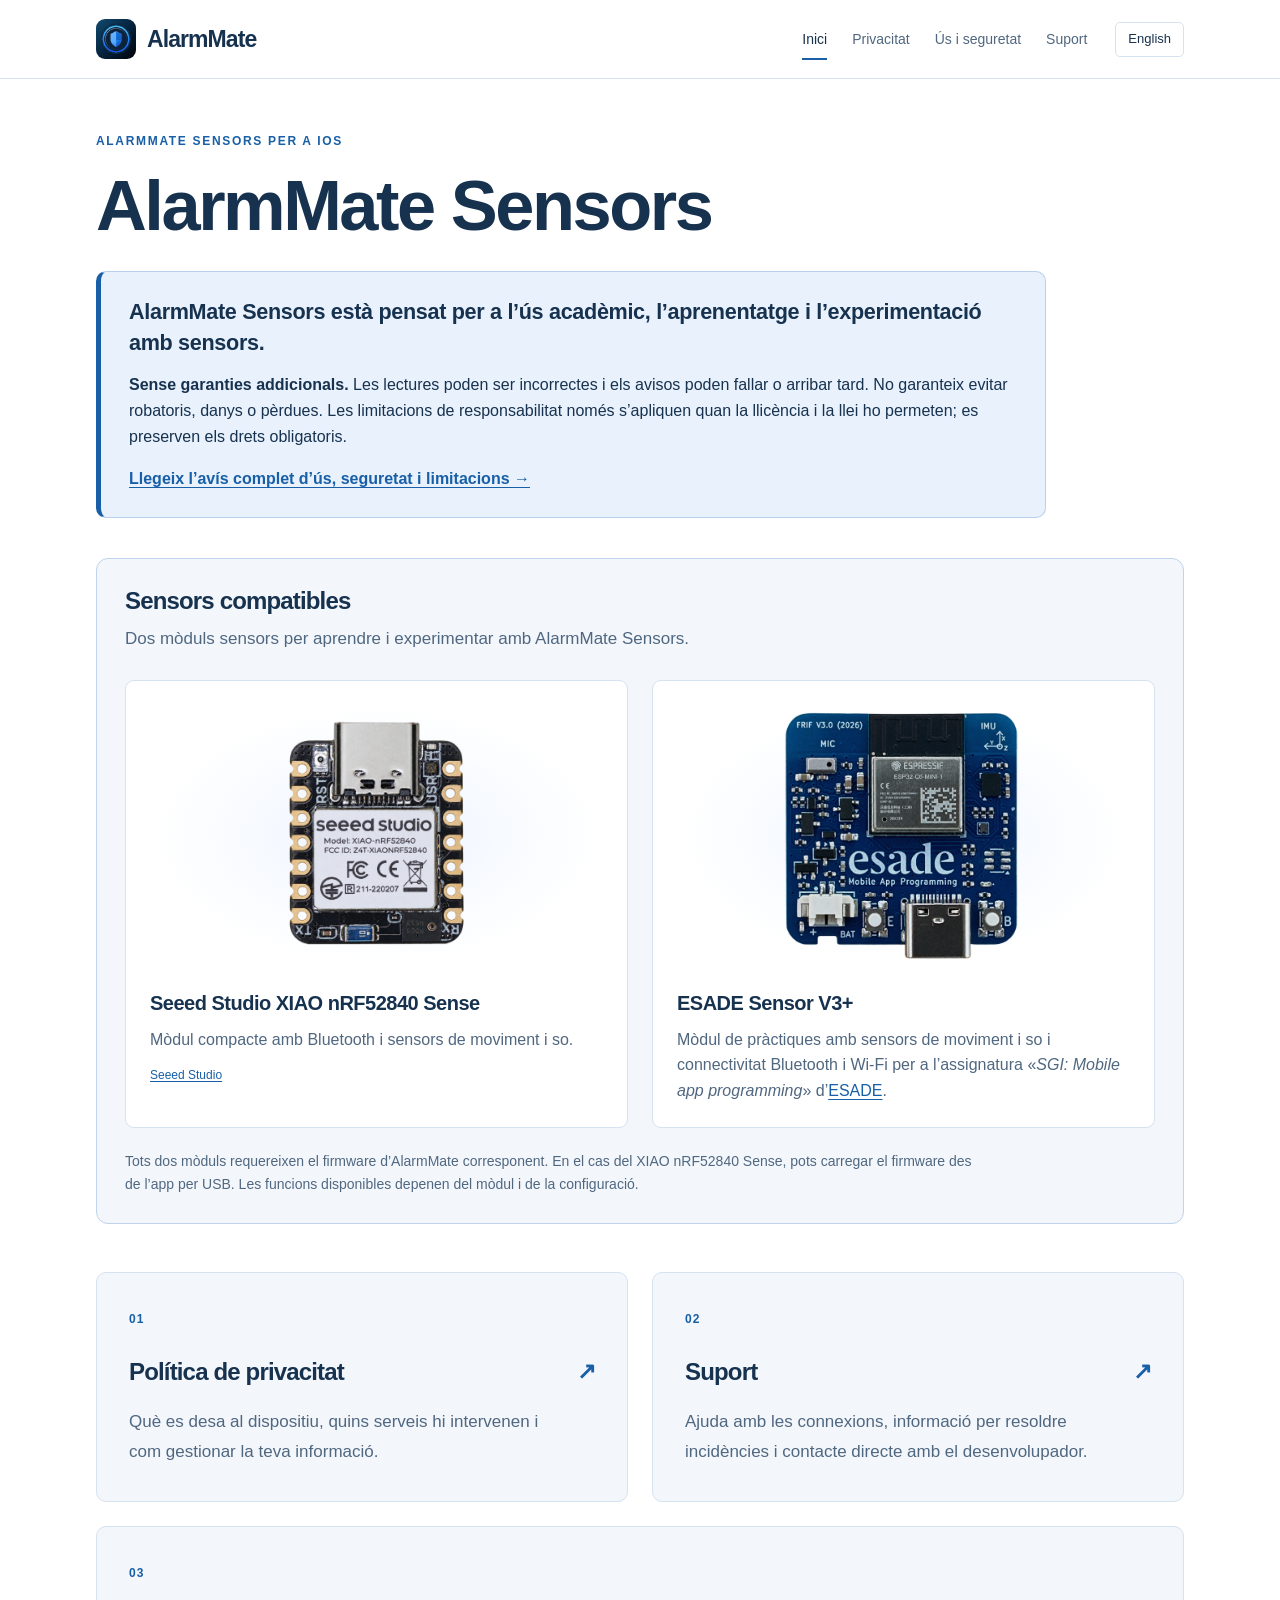
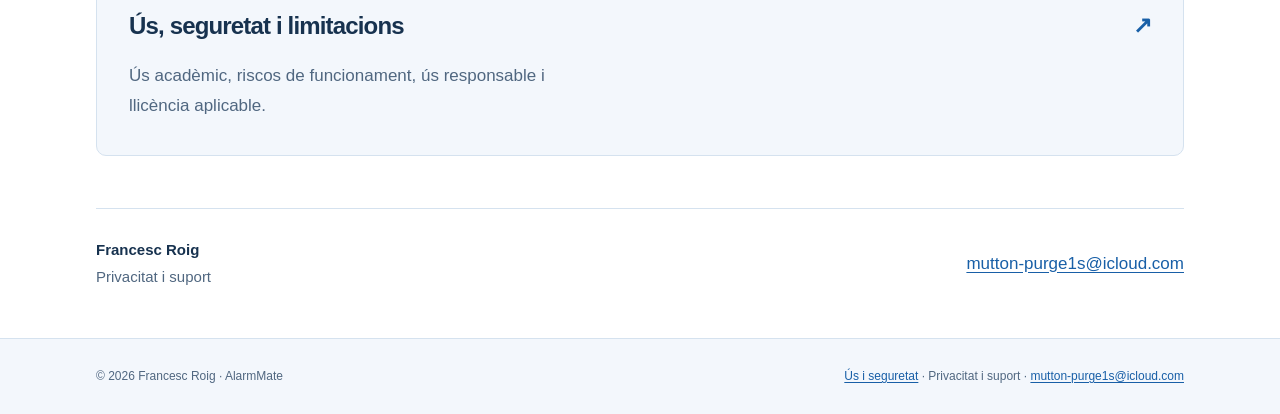
==== ca/index.html @ da18990b "Simplify the photo credit to Seeed Studio with linked attribution" ====
<!doctype html>
<html lang="ca"><head><meta charset="utf-8"><meta name="viewport" content="width=device-width, initial-scale=1"><meta name="color-scheme" content="light"><title>AlarmMate · Privacitat i suport</title><meta name="description" content="Informació de privacitat, ús, seguretat i suport pràctic d’AlarmMate Sensors per a iOS."><link rel="canonical" href="https://pcbcontrol.github.io/alarmmate-support/ca/"><link rel="alternate" hreflang="en" href="https://pcbcontrol.github.io/alarmmate-support/"><link rel="alternate" hreflang="ca" href="https://pcbcontrol.github.io/alarmmate-support/ca/"><link rel="alternate" hreflang="x-default" href="https://pcbcontrol.github.io/alarmmate-support/"><link rel="icon" type="image/x-icon" sizes="16x16 32x32 48x48 64x64 256x256" href="https://pcbcontrol.github.io/alarmmate-support/favicon.ico?v=ac186ebcd2bf"><link rel="icon" type="image/png" sizes="16x16" href="https://pcbcontrol.github.io/alarmmate-support/assets/favicon-16.png?v=91bf50869633"><link rel="icon" type="image/png" sizes="32x32" href="https://pcbcontrol.github.io/alarmmate-support/assets/favicon-32.png?v=49439af26c43"><link rel="icon" type="image/png" sizes="64x64" href="https://pcbcontrol.github.io/alarmmate-support/assets/favicon-64.png?v=4c11aa5e9446"><link rel="apple-touch-icon" sizes="180x180" href="https://pcbcontrol.github.io/alarmmate-support/apple-touch-icon.png?v=e51de919a276"><link rel="stylesheet" href="https://pcbcontrol.github.io/alarmmate-support/assets/site.css?v=a0c29a17d7dd"></head>
<body><a class="skip-link" href="#main">Ves al contingut</a><header class="site-header"><div class="header-inner"><a class="brand" href="https://pcbcontrol.github.io/alarmmate-support/ca/"><img src="https://pcbcontrol.github.io/alarmmate-support/assets/app-icon.png?v=aae751626883" width="40" height="40" alt=""><span>AlarmMate</span></a><nav aria-label="Privacitat i suport"><a href="https://pcbcontrol.github.io/alarmmate-support/ca/" aria-current="page">Inici</a><a href="https://pcbcontrol.github.io/alarmmate-support/ca/privacitat/">Privacitat</a><a href="https://pcbcontrol.github.io/alarmmate-support/ca/us/">Ús i seguretat</a><a href="https://pcbcontrol.github.io/alarmmate-support/ca/suport/">Suport</a></nav><a class="language" href="https://pcbcontrol.github.io/alarmmate-support/" lang="en" hreflang="en" aria-label="Idioma: English">English</a></div></header>
<main id="main" class="container"><div class="hero"><p class="eyebrow">AlarmMate Sensors per a iOS</p><h1>AlarmMate Sensors</h1><aside class="use-notice" aria-labelledby="use-notice-heading"><h2 id="use-notice-heading">AlarmMate Sensors està pensat per a l’ús acadèmic, l’aprenentatge i l’experimentació amb sensors.</h2><p class="notice-summary"><strong>Sense garanties addicionals.</strong> Les lectures poden ser incorrectes i els avisos poden fallar o arribar tard. No garanteix evitar robatoris, danys o pèrdues. Les limitacions de responsabilitat només s’apliquen quan la llicència i la llei ho permeten; es preserven els drets obligatoris.</p><p class="notice-action"><a href="https://pcbcontrol.github.io/alarmmate-support/ca/us/">Llegeix l’avís complet d’ús, seguretat i limitacions <span aria-hidden="true">→</span></a></p></aside></div><section class="compatible-sensors" aria-labelledby="compatible-sensors-heading"><div class="sensors-heading"><h2 id="compatible-sensors-heading">Sensors compatibles</h2><p>Dos mòduls sensors per aprendre i experimentar amb AlarmMate Sensors.</p></div><div class="sensor-grid"><article class="sensor-card"><div class="sensor-photo"><img src="https://pcbcontrol.github.io/alarmmate-support/assets/sensors/xiao-nrf52840-sense.png?v=4b4b5d7c33eb" width="1268" height="1241" loading="lazy" alt="Mòdul sensor Seeed Studio XIAO nRF52840 Sense"></div><h3>Seeed Studio XIAO nRF52840 Sense</h3><p>Mòdul compacte amb Bluetooth i sensors de moviment i so.</p><p class="photo-credit"><a href="https://github.com/pcbcontrol/alarmmate-support/blob/main/assets/sensors/README.md#xiao-nrf52840-sense">Seeed Studio</a></p></article><article class="sensor-card"><div class="sensor-photo"><img src="https://pcbcontrol.github.io/alarmmate-support/assets/sensors/esade-sensor-v3-plus.png?v=05d97959c242" width="1227" height="1281" loading="lazy" alt="Placa blava ESADE Sensor V3+ amb micròfon, sensor de moviment i connector USB"></div><h3>ESADE Sensor V3+</h3><p>Mòdul de pràctiques amb sensors de moviment i so i connectivitat Bluetooth i Wi-Fi per a l’assignatura «<em>SGI: Mobile app programming</em>» d’<a href="https://www.esade.edu/">ESADE</a>.</p></article></div><p class="sensors-note">Tots dos mòduls requereixen el firmware d’AlarmMate corresponent. En el cas del XIAO nRF52840 Sense, pots carregar el firmware des de l’app per USB. Les funcions disponibles depenen del mòdul i de la configuració.</p></section><div class="cards"><a class="card" href="https://pcbcontrol.github.io/alarmmate-support/ca/privacitat/"><span class="card-number">01</span><h2>Política de privacitat <span aria-hidden="true">↗</span></h2><p>Què es desa al dispositiu, quins serveis hi intervenen i com gestionar la teva informació.</p></a><a class="card" href="https://pcbcontrol.github.io/alarmmate-support/ca/suport/"><span class="card-number">02</span><h2>Suport <span aria-hidden="true">↗</span></h2><p>Ajuda amb les connexions, informació per resoldre incidències i contacte directe amb el desenvolupador.</p></a><a class="card" href="https://pcbcontrol.github.io/alarmmate-support/ca/us/"><span class="card-number">03</span><h2>Ús, seguretat i limitacions <span aria-hidden="true">↗</span></h2><p>Ús acadèmic, riscos de funcionament, ús responsable i llicència aplicable.</p></a></div><div class="contact-strip"><p><strong>Francesc Roig</strong><br>Privacitat i suport</p><a href="mailto:mutton-purge1s@icloud.com?subject=AlarmMate">mutton-purge1s@icloud.com</a></div></main><footer class="site-footer"><div><span>© 2026 Francesc Roig · AlarmMate</span><span><a href="https://pcbcontrol.github.io/alarmmate-support/ca/us/">Ús i seguretat</a> · Privacitat i suport · <a href="mailto:mutton-purge1s@icloud.com?subject=AlarmMate">mutton-purge1s@icloud.com</a></span></div></footer></body></html>
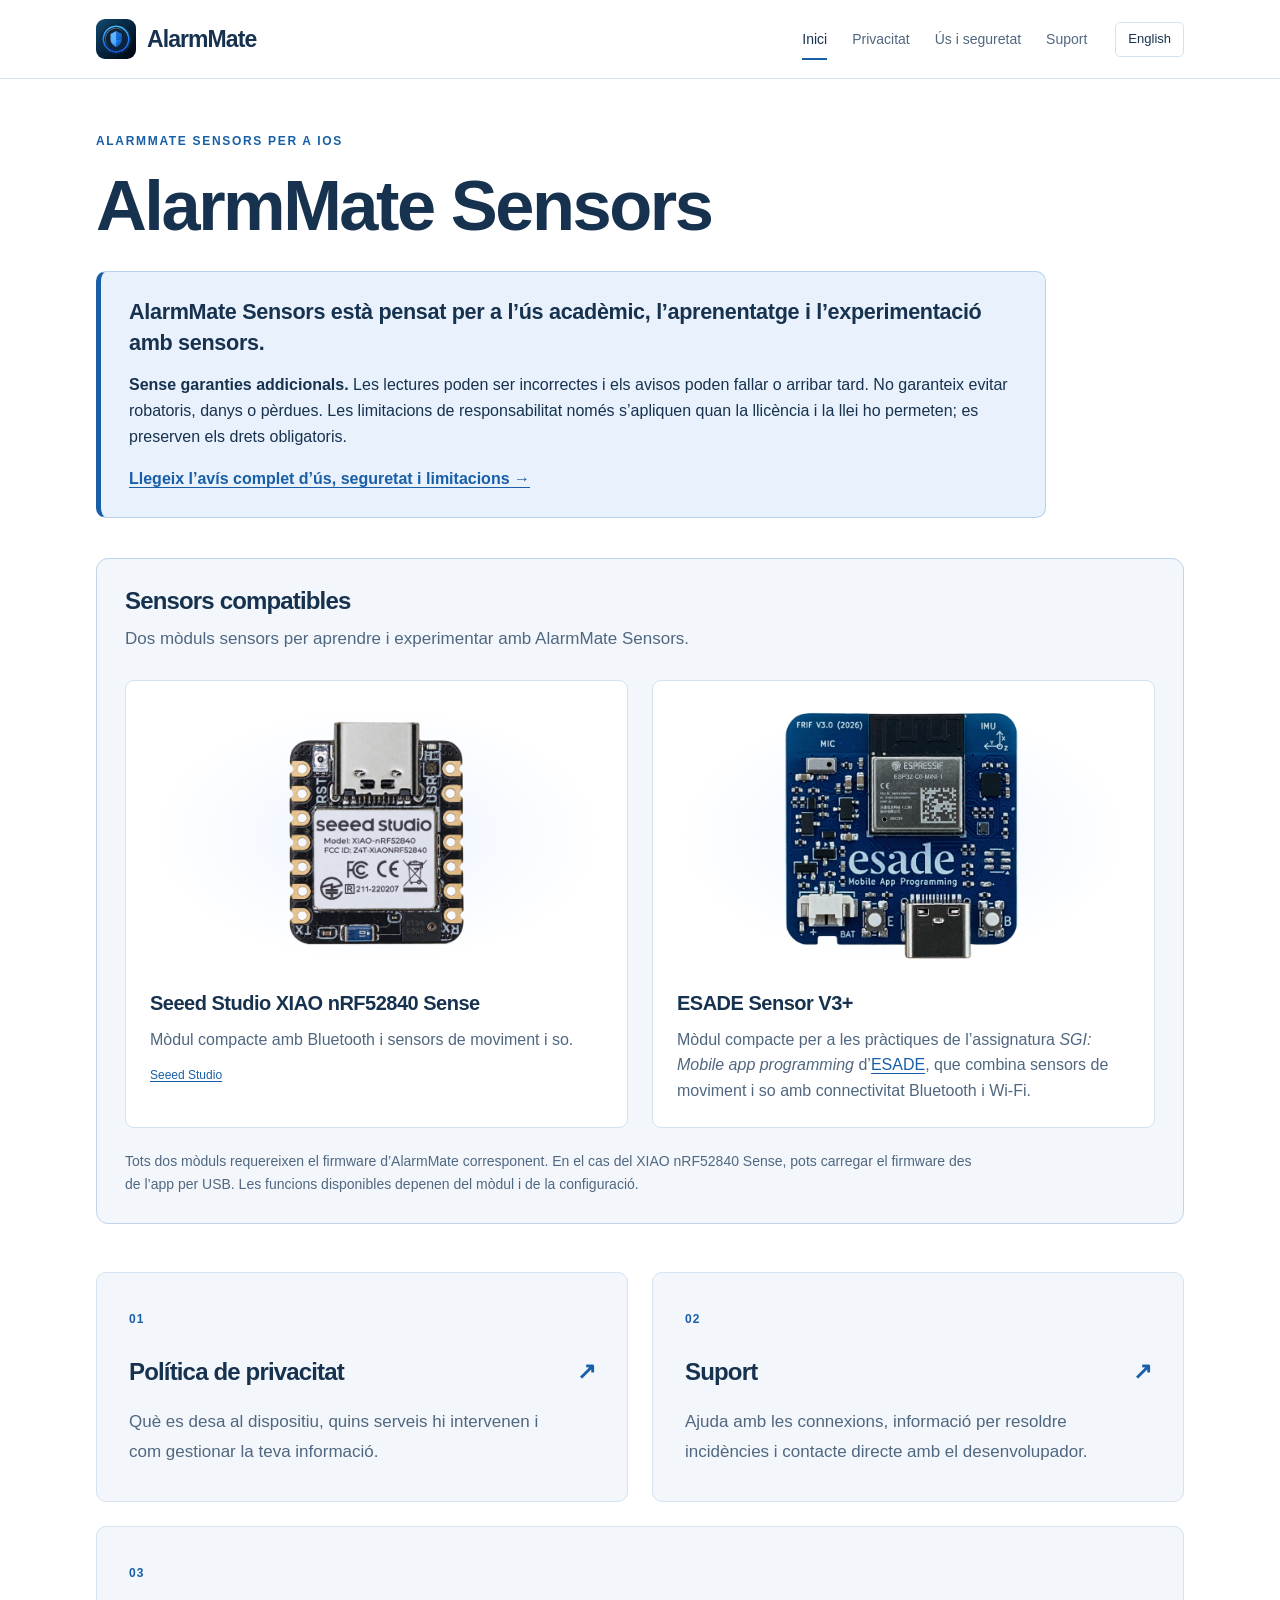
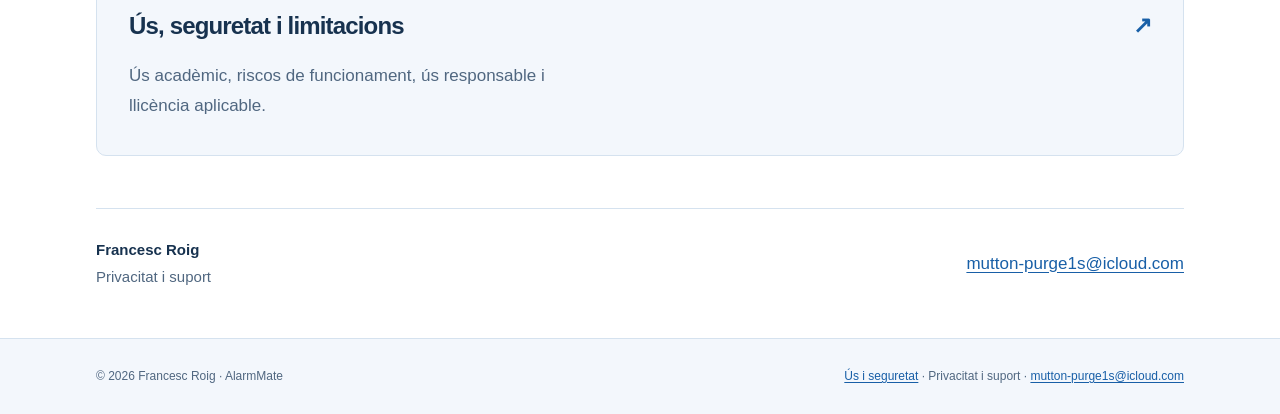
==== commit 937eb6ff: "Refine the compact V3 module description" ====
--- a/ca/index.html
+++ b/ca/index.html
@@ -1,4 +1,4 @@
 <!doctype html>
 <html lang="ca"><head><meta charset="utf-8"><meta name="viewport" content="width=device-width, initial-scale=1"><meta name="color-scheme" content="light"><title>AlarmMate · Privacitat i suport</title><meta name="description" content="Informació de privacitat, ús, seguretat i suport pràctic d’AlarmMate Sensors per a iOS."><link rel="canonical" href="https://pcbcontrol.github.io/alarmmate-support/ca/"><link rel="alternate" hreflang="en" href="https://pcbcontrol.github.io/alarmmate-support/"><link rel="alternate" hreflang="ca" href="https://pcbcontrol.github.io/alarmmate-support/ca/"><link rel="alternate" hreflang="x-default" href="https://pcbcontrol.github.io/alarmmate-support/"><link rel="icon" type="image/x-icon" sizes="16x16 32x32 48x48 64x64 256x256" href="https://pcbcontrol.github.io/alarmmate-support/favicon.ico?v=ac186ebcd2bf"><link rel="icon" type="image/png" sizes="16x16" href="https://pcbcontrol.github.io/alarmmate-support/assets/favicon-16.png?v=91bf50869633"><link rel="icon" type="image/png" sizes="32x32" href="https://pcbcontrol.github.io/alarmmate-support/assets/favicon-32.png?v=49439af26c43"><link rel="icon" type="image/png" sizes="64x64" href="https://pcbcontrol.github.io/alarmmate-support/assets/favicon-64.png?v=4c11aa5e9446"><link rel="apple-touch-icon" sizes="180x180" href="https://pcbcontrol.github.io/alarmmate-support/apple-touch-icon.png?v=e51de919a276"><link rel="stylesheet" href="https://pcbcontrol.github.io/alarmmate-support/assets/site.css?v=a0c29a17d7dd"></head>
 <body><a class="skip-link" href="#main">Ves al contingut</a><header class="site-header"><div class="header-inner"><a class="brand" href="https://pcbcontrol.github.io/alarmmate-support/ca/"><img src="https://pcbcontrol.github.io/alarmmate-support/assets/app-icon.png?v=aae751626883" width="40" height="40" alt=""><span>AlarmMate</span></a><nav aria-label="Privacitat i suport"><a href="https://pcbcontrol.github.io/alarmmate-support/ca/" aria-current="page">Inici</a><a href="https://pcbcontrol.github.io/alarmmate-support/ca/privacitat/">Privacitat</a><a href="https://pcbcontrol.github.io/alarmmate-support/ca/us/">Ús i seguretat</a><a href="https://pcbcontrol.github.io/alarmmate-support/ca/suport/">Suport</a></nav><a class="language" href="https://pcbcontrol.github.io/alarmmate-support/" lang="en" hreflang="en" aria-label="Idioma: English">English</a></div></header>
-<main id="main" class="container"><div class="hero"><p class="eyebrow">AlarmMate Sensors per a iOS</p><h1>AlarmMate Sensors</h1><aside class="use-notice" aria-labelledby="use-notice-heading"><h2 id="use-notice-heading">AlarmMate Sensors està pensat per a l’ús acadèmic, l’aprenentatge i l’experimentació amb sensors.</h2><p class="notice-summary"><strong>Sense garanties addicionals.</strong> Les lectures poden ser incorrectes i els avisos poden fallar o arribar tard. No garanteix evitar robatoris, danys o pèrdues. Les limitacions de responsabilitat només s’apliquen quan la llicència i la llei ho permeten; es preserven els drets obligatoris.</p><p class="notice-action"><a href="https://pcbcontrol.github.io/alarmmate-support/ca/us/">Llegeix l’avís complet d’ús, seguretat i limitacions <span aria-hidden="true">→</span></a></p></aside></div><section class="compatible-sensors" aria-labelledby="compatible-sensors-heading"><div class="sensors-heading"><h2 id="compatible-sensors-heading">Sensors compatibles</h2><p>Dos mòduls sensors per aprendre i experimentar amb AlarmMate Sensors.</p></div><div class="sensor-grid"><article class="sensor-card"><div class="sensor-photo"><img src="https://pcbcontrol.github.io/alarmmate-support/assets/sensors/xiao-nrf52840-sense.png?v=4b4b5d7c33eb" width="1268" height="1241" loading="lazy" alt="Mòdul sensor Seeed Studio XIAO nRF52840 Sense"></div><h3>Seeed Studio XIAO nRF52840 Sense</h3><p>Mòdul compacte amb Bluetooth i sensors de moviment i so.</p><p class="photo-credit"><a href="https://github.com/pcbcontrol/alarmmate-support/blob/main/assets/sensors/README.md#xiao-nrf52840-sense">Seeed Studio</a></p></article><article class="sensor-card"><div class="sensor-photo"><img src="https://pcbcontrol.github.io/alarmmate-support/assets/sensors/esade-sensor-v3-plus.png?v=05d97959c242" width="1227" height="1281" loading="lazy" alt="Placa blava ESADE Sensor V3+ amb micròfon, sensor de moviment i connector USB"></div><h3>ESADE Sensor V3+</h3><p>Mòdul de pràctiques amb sensors de moviment i so i connectivitat Bluetooth i Wi-Fi per a l’assignatura «<em>SGI: Mobile app programming</em>» d’<a href="https://www.esade.edu/">ESADE</a>.</p></article></div><p class="sensors-note">Tots dos mòduls requereixen el firmware d’AlarmMate corresponent. En el cas del XIAO nRF52840 Sense, pots carregar el firmware des de l’app per USB. Les funcions disponibles depenen del mòdul i de la configuració.</p></section><div class="cards"><a class="card" href="https://pcbcontrol.github.io/alarmmate-support/ca/privacitat/"><span class="card-number">01</span><h2>Política de privacitat <span aria-hidden="true">↗</span></h2><p>Què es desa al dispositiu, quins serveis hi intervenen i com gestionar la teva informació.</p></a><a class="card" href="https://pcbcontrol.github.io/alarmmate-support/ca/suport/"><span class="card-number">02</span><h2>Suport <span aria-hidden="true">↗</span></h2><p>Ajuda amb les connexions, informació per resoldre incidències i contacte directe amb el desenvolupador.</p></a><a class="card" href="https://pcbcontrol.github.io/alarmmate-support/ca/us/"><span class="card-number">03</span><h2>Ús, seguretat i limitacions <span aria-hidden="true">↗</span></h2><p>Ús acadèmic, riscos de funcionament, ús responsable i llicència aplicable.</p></a></div><div class="contact-strip"><p><strong>Francesc Roig</strong><br>Privacitat i suport</p><a href="mailto:mutton-purge1s@icloud.com?subject=AlarmMate">mutton-purge1s@icloud.com</a></div></main><footer class="site-footer"><div><span>© 2026 Francesc Roig · AlarmMate</span><span><a href="https://pcbcontrol.github.io/alarmmate-support/ca/us/">Ús i seguretat</a> · Privacitat i suport · <a href="mailto:mutton-purge1s@icloud.com?subject=AlarmMate">mutton-purge1s@icloud.com</a></span></div></footer></body></html>+<main id="main" class="container"><div class="hero"><p class="eyebrow">AlarmMate Sensors per a iOS</p><h1>AlarmMate Sensors</h1><aside class="use-notice" aria-labelledby="use-notice-heading"><h2 id="use-notice-heading">AlarmMate Sensors està pensat per a l’ús acadèmic, l’aprenentatge i l’experimentació amb sensors.</h2><p class="notice-summary"><strong>Sense garanties addicionals.</strong> Les lectures poden ser incorrectes i els avisos poden fallar o arribar tard. No garanteix evitar robatoris, danys o pèrdues. Les limitacions de responsabilitat només s’apliquen quan la llicència i la llei ho permeten; es preserven els drets obligatoris.</p><p class="notice-action"><a href="https://pcbcontrol.github.io/alarmmate-support/ca/us/">Llegeix l’avís complet d’ús, seguretat i limitacions <span aria-hidden="true">→</span></a></p></aside></div><section class="compatible-sensors" aria-labelledby="compatible-sensors-heading"><div class="sensors-heading"><h2 id="compatible-sensors-heading">Sensors compatibles</h2><p>Dos mòduls sensors per aprendre i experimentar amb AlarmMate Sensors.</p></div><div class="sensor-grid"><article class="sensor-card"><div class="sensor-photo"><img src="https://pcbcontrol.github.io/alarmmate-support/assets/sensors/xiao-nrf52840-sense.png?v=4b4b5d7c33eb" width="1268" height="1241" loading="lazy" alt="Mòdul sensor Seeed Studio XIAO nRF52840 Sense"></div><h3>Seeed Studio XIAO nRF52840 Sense</h3><p>Mòdul compacte amb Bluetooth i sensors de moviment i so.</p><p class="photo-credit"><a href="https://wiki.seeedstudio.com/XIAO_BLE/">Seeed Studio</a></p></article><article class="sensor-card"><div class="sensor-photo"><img src="https://pcbcontrol.github.io/alarmmate-support/assets/sensors/esade-sensor-v3-plus.png?v=05d97959c242" width="1227" height="1281" loading="lazy" alt="Placa blava ESADE Sensor V3+ amb micròfon, sensor de moviment i connector USB"></div><h3>ESADE Sensor V3+</h3><p>Mòdul compacte per a les pràctiques de l’assignatura <em>SGI: Mobile app programming</em> d’<a href="https://www.esade.edu/">ESADE</a>, que combina sensors de moviment i so amb connectivitat Bluetooth i Wi-Fi.</p></article></div><p class="sensors-note">Tots dos mòduls requereixen el firmware d’AlarmMate corresponent. En el cas del XIAO nRF52840 Sense, pots carregar el firmware des de l’app per USB. Les funcions disponibles depenen del mòdul i de la configuració.</p></section><div class="cards"><a class="card" href="https://pcbcontrol.github.io/alarmmate-support/ca/privacitat/"><span class="card-number">01</span><h2>Política de privacitat <span aria-hidden="true">↗</span></h2><p>Què es desa al dispositiu, quins serveis hi intervenen i com gestionar la teva informació.</p></a><a class="card" href="https://pcbcontrol.github.io/alarmmate-support/ca/suport/"><span class="card-number">02</span><h2>Suport <span aria-hidden="true">↗</span></h2><p>Ajuda amb les connexions, informació per resoldre incidències i contacte directe amb el desenvolupador.</p></a><a class="card" href="https://pcbcontrol.github.io/alarmmate-support/ca/us/"><span class="card-number">03</span><h2>Ús, seguretat i limitacions <span aria-hidden="true">↗</span></h2><p>Ús acadèmic, riscos de funcionament, ús responsable i llicència aplicable.</p></a></div><div class="contact-strip"><p><strong>Francesc Roig</strong><br>Privacitat i suport</p><a href="mailto:mutton-purge1s@icloud.com?subject=AlarmMate">mutton-purge1s@icloud.com</a></div></main><footer class="site-footer"><div><span>© 2026 Francesc Roig · AlarmMate</span><span><a href="https://pcbcontrol.github.io/alarmmate-support/ca/us/">Ús i seguretat</a> · Privacitat i suport · <a href="mailto:mutton-purge1s@icloud.com?subject=AlarmMate">mutton-purge1s@icloud.com</a></span></div></footer></body></html>
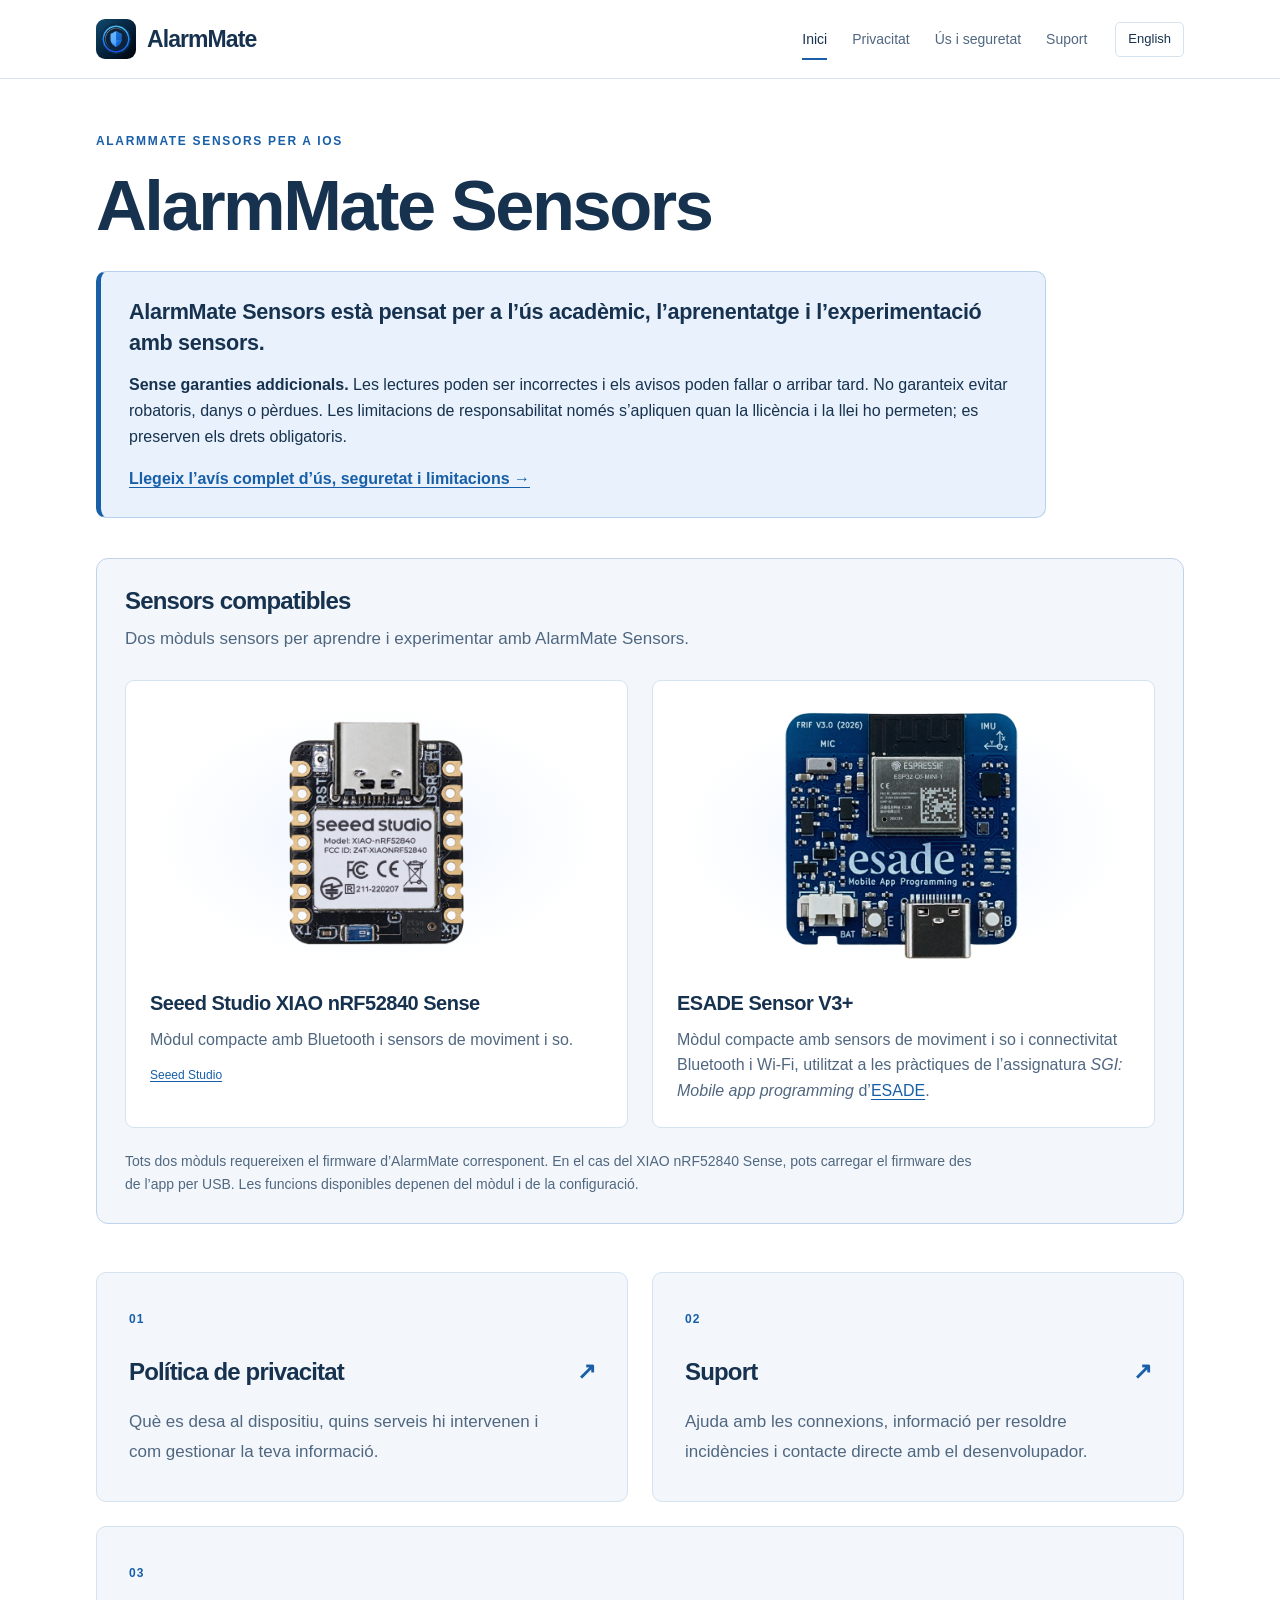
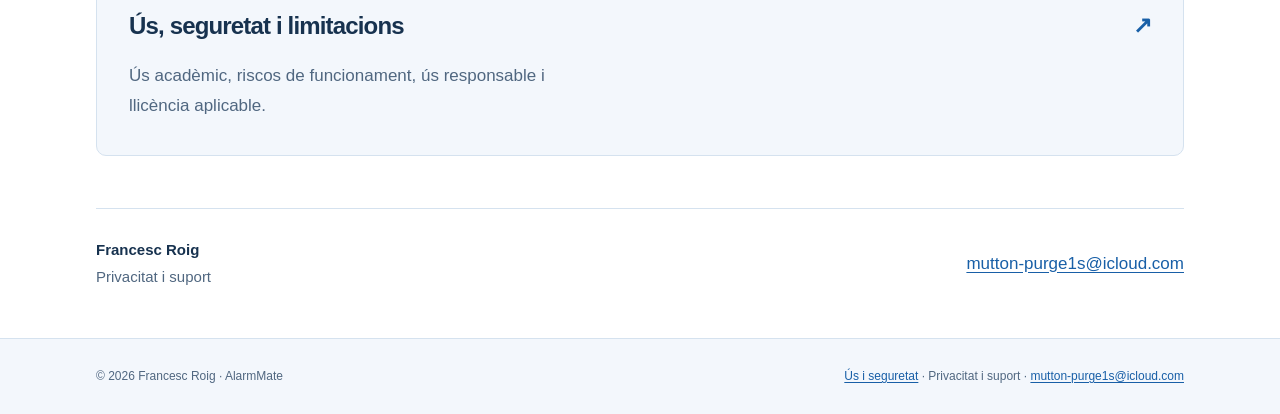
==== commit cea3ac87: "Polish the Catalan V3 module description" ====
--- a/ca/index.html
+++ b/ca/index.html
@@ -1,4 +1,4 @@
 <!doctype html>
 <html lang="ca"><head><meta charset="utf-8"><meta name="viewport" content="width=device-width, initial-scale=1"><meta name="color-scheme" content="light"><title>AlarmMate · Privacitat i suport</title><meta name="description" content="Informació de privacitat, ús, seguretat i suport pràctic d’AlarmMate Sensors per a iOS."><link rel="canonical" href="https://pcbcontrol.github.io/alarmmate-support/ca/"><link rel="alternate" hreflang="en" href="https://pcbcontrol.github.io/alarmmate-support/"><link rel="alternate" hreflang="ca" href="https://pcbcontrol.github.io/alarmmate-support/ca/"><link rel="alternate" hreflang="x-default" href="https://pcbcontrol.github.io/alarmmate-support/"><link rel="icon" type="image/x-icon" sizes="16x16 32x32 48x48 64x64 256x256" href="https://pcbcontrol.github.io/alarmmate-support/favicon.ico?v=ac186ebcd2bf"><link rel="icon" type="image/png" sizes="16x16" href="https://pcbcontrol.github.io/alarmmate-support/assets/favicon-16.png?v=91bf50869633"><link rel="icon" type="image/png" sizes="32x32" href="https://pcbcontrol.github.io/alarmmate-support/assets/favicon-32.png?v=49439af26c43"><link rel="icon" type="image/png" sizes="64x64" href="https://pcbcontrol.github.io/alarmmate-support/assets/favicon-64.png?v=4c11aa5e9446"><link rel="apple-touch-icon" sizes="180x180" href="https://pcbcontrol.github.io/alarmmate-support/apple-touch-icon.png?v=e51de919a276"><link rel="stylesheet" href="https://pcbcontrol.github.io/alarmmate-support/assets/site.css?v=a0c29a17d7dd"></head>
 <body><a class="skip-link" href="#main">Ves al contingut</a><header class="site-header"><div class="header-inner"><a class="brand" href="https://pcbcontrol.github.io/alarmmate-support/ca/"><img src="https://pcbcontrol.github.io/alarmmate-support/assets/app-icon.png?v=aae751626883" width="40" height="40" alt=""><span>AlarmMate</span></a><nav aria-label="Privacitat i suport"><a href="https://pcbcontrol.github.io/alarmmate-support/ca/" aria-current="page">Inici</a><a href="https://pcbcontrol.github.io/alarmmate-support/ca/privacitat/">Privacitat</a><a href="https://pcbcontrol.github.io/alarmmate-support/ca/us/">Ús i seguretat</a><a href="https://pcbcontrol.github.io/alarmmate-support/ca/suport/">Suport</a></nav><a class="language" href="https://pcbcontrol.github.io/alarmmate-support/" lang="en" hreflang="en" aria-label="Idioma: English">English</a></div></header>
-<main id="main" class="container"><div class="hero"><p class="eyebrow">AlarmMate Sensors per a iOS</p><h1>AlarmMate Sensors</h1><aside class="use-notice" aria-labelledby="use-notice-heading"><h2 id="use-notice-heading">AlarmMate Sensors està pensat per a l’ús acadèmic, l’aprenentatge i l’experimentació amb sensors.</h2><p class="notice-summary"><strong>Sense garanties addicionals.</strong> Les lectures poden ser incorrectes i els avisos poden fallar o arribar tard. No garanteix evitar robatoris, danys o pèrdues. Les limitacions de responsabilitat només s’apliquen quan la llicència i la llei ho permeten; es preserven els drets obligatoris.</p><p class="notice-action"><a href="https://pcbcontrol.github.io/alarmmate-support/ca/us/">Llegeix l’avís complet d’ús, seguretat i limitacions <span aria-hidden="true">→</span></a></p></aside></div><section class="compatible-sensors" aria-labelledby="compatible-sensors-heading"><div class="sensors-heading"><h2 id="compatible-sensors-heading">Sensors compatibles</h2><p>Dos mòduls sensors per aprendre i experimentar amb AlarmMate Sensors.</p></div><div class="sensor-grid"><article class="sensor-card"><div class="sensor-photo"><img src="https://pcbcontrol.github.io/alarmmate-support/assets/sensors/xiao-nrf52840-sense.png?v=4b4b5d7c33eb" width="1268" height="1241" loading="lazy" alt="Mòdul sensor Seeed Studio XIAO nRF52840 Sense"></div><h3>Seeed Studio XIAO nRF52840 Sense</h3><p>Mòdul compacte amb Bluetooth i sensors de moviment i so.</p><p class="photo-credit"><a href="https://wiki.seeedstudio.com/XIAO_BLE/">Seeed Studio</a></p></article><article class="sensor-card"><div class="sensor-photo"><img src="https://pcbcontrol.github.io/alarmmate-support/assets/sensors/esade-sensor-v3-plus.png?v=05d97959c242" width="1227" height="1281" loading="lazy" alt="Placa blava ESADE Sensor V3+ amb micròfon, sensor de moviment i connector USB"></div><h3>ESADE Sensor V3+</h3><p>Mòdul compacte per a les pràctiques de l’assignatura <em>SGI: Mobile app programming</em> d’<a href="https://www.esade.edu/">ESADE</a>, que combina sensors de moviment i so amb connectivitat Bluetooth i Wi-Fi.</p></article></div><p class="sensors-note">Tots dos mòduls requereixen el firmware d’AlarmMate corresponent. En el cas del XIAO nRF52840 Sense, pots carregar el firmware des de l’app per USB. Les funcions disponibles depenen del mòdul i de la configuració.</p></section><div class="cards"><a class="card" href="https://pcbcontrol.github.io/alarmmate-support/ca/privacitat/"><span class="card-number">01</span><h2>Política de privacitat <span aria-hidden="true">↗</span></h2><p>Què es desa al dispositiu, quins serveis hi intervenen i com gestionar la teva informació.</p></a><a class="card" href="https://pcbcontrol.github.io/alarmmate-support/ca/suport/"><span class="card-number">02</span><h2>Suport <span aria-hidden="true">↗</span></h2><p>Ajuda amb les connexions, informació per resoldre incidències i contacte directe amb el desenvolupador.</p></a><a class="card" href="https://pcbcontrol.github.io/alarmmate-support/ca/us/"><span class="card-number">03</span><h2>Ús, seguretat i limitacions <span aria-hidden="true">↗</span></h2><p>Ús acadèmic, riscos de funcionament, ús responsable i llicència aplicable.</p></a></div><div class="contact-strip"><p><strong>Francesc Roig</strong><br>Privacitat i suport</p><a href="mailto:mutton-purge1s@icloud.com?subject=AlarmMate">mutton-purge1s@icloud.com</a></div></main><footer class="site-footer"><div><span>© 2026 Francesc Roig · AlarmMate</span><span><a href="https://pcbcontrol.github.io/alarmmate-support/ca/us/">Ús i seguretat</a> · Privacitat i suport · <a href="mailto:mutton-purge1s@icloud.com?subject=AlarmMate">mutton-purge1s@icloud.com</a></span></div></footer></body></html>+<main id="main" class="container"><div class="hero"><p class="eyebrow">AlarmMate Sensors per a iOS</p><h1>AlarmMate Sensors</h1><aside class="use-notice" aria-labelledby="use-notice-heading"><h2 id="use-notice-heading">AlarmMate Sensors està pensat per a l’ús acadèmic, l’aprenentatge i l’experimentació amb sensors.</h2><p class="notice-summary"><strong>Sense garanties addicionals.</strong> Les lectures poden ser incorrectes i els avisos poden fallar o arribar tard. No garanteix evitar robatoris, danys o pèrdues. Les limitacions de responsabilitat només s’apliquen quan la llicència i la llei ho permeten; es preserven els drets obligatoris.</p><p class="notice-action"><a href="https://pcbcontrol.github.io/alarmmate-support/ca/us/">Llegeix l’avís complet d’ús, seguretat i limitacions <span aria-hidden="true">→</span></a></p></aside></div><section class="compatible-sensors" aria-labelledby="compatible-sensors-heading"><div class="sensors-heading"><h2 id="compatible-sensors-heading">Sensors compatibles</h2><p>Dos mòduls sensors per aprendre i experimentar amb AlarmMate Sensors.</p></div><div class="sensor-grid"><article class="sensor-card"><div class="sensor-photo"><img src="https://pcbcontrol.github.io/alarmmate-support/assets/sensors/xiao-nrf52840-sense.png?v=4b4b5d7c33eb" width="1268" height="1241" loading="lazy" alt="Mòdul sensor Seeed Studio XIAO nRF52840 Sense"></div><h3>Seeed Studio XIAO nRF52840 Sense</h3><p>Mòdul compacte amb Bluetooth i sensors de moviment i so.</p><p class="photo-credit"><a href="https://wiki.seeedstudio.com/XIAO_BLE/">Seeed Studio</a></p></article><article class="sensor-card"><div class="sensor-photo"><img src="https://pcbcontrol.github.io/alarmmate-support/assets/sensors/esade-sensor-v3-plus.png?v=05d97959c242" width="1227" height="1281" loading="lazy" alt="Placa blava ESADE Sensor V3+ amb micròfon, sensor de moviment i connector USB"></div><h3>ESADE Sensor V3+</h3><p>Mòdul compacte amb sensors de moviment i so i connectivitat Bluetooth i Wi-Fi, utilitzat a les pràctiques de l’assignatura <em>SGI: Mobile app programming</em> d’<a href="https://www.esade.edu/">ESADE</a>.</p></article></div><p class="sensors-note">Tots dos mòduls requereixen el firmware d’AlarmMate corresponent. En el cas del XIAO nRF52840 Sense, pots carregar el firmware des de l’app per USB. Les funcions disponibles depenen del mòdul i de la configuració.</p></section><div class="cards"><a class="card" href="https://pcbcontrol.github.io/alarmmate-support/ca/privacitat/"><span class="card-number">01</span><h2>Política de privacitat <span aria-hidden="true">↗</span></h2><p>Què es desa al dispositiu, quins serveis hi intervenen i com gestionar la teva informació.</p></a><a class="card" href="https://pcbcontrol.github.io/alarmmate-support/ca/suport/"><span class="card-number">02</span><h2>Suport <span aria-hidden="true">↗</span></h2><p>Ajuda amb les connexions, informació per resoldre incidències i contacte directe amb el desenvolupador.</p></a><a class="card" href="https://pcbcontrol.github.io/alarmmate-support/ca/us/"><span class="card-number">03</span><h2>Ús, seguretat i limitacions <span aria-hidden="true">↗</span></h2><p>Ús acadèmic, riscos de funcionament, ús responsable i llicència aplicable.</p></a></div><div class="contact-strip"><p><strong>Francesc Roig</strong><br>Privacitat i suport</p><a href="mailto:mutton-purge1s@icloud.com?subject=AlarmMate">mutton-purge1s@icloud.com</a></div></main><footer class="site-footer"><div><span>© 2026 Francesc Roig · AlarmMate</span><span><a href="https://pcbcontrol.github.io/alarmmate-support/ca/us/">Ús i seguretat</a> · Privacitat i suport · <a href="mailto:mutton-purge1s@icloud.com?subject=AlarmMate">mutton-purge1s@icloud.com</a></span></div></footer></body></html>
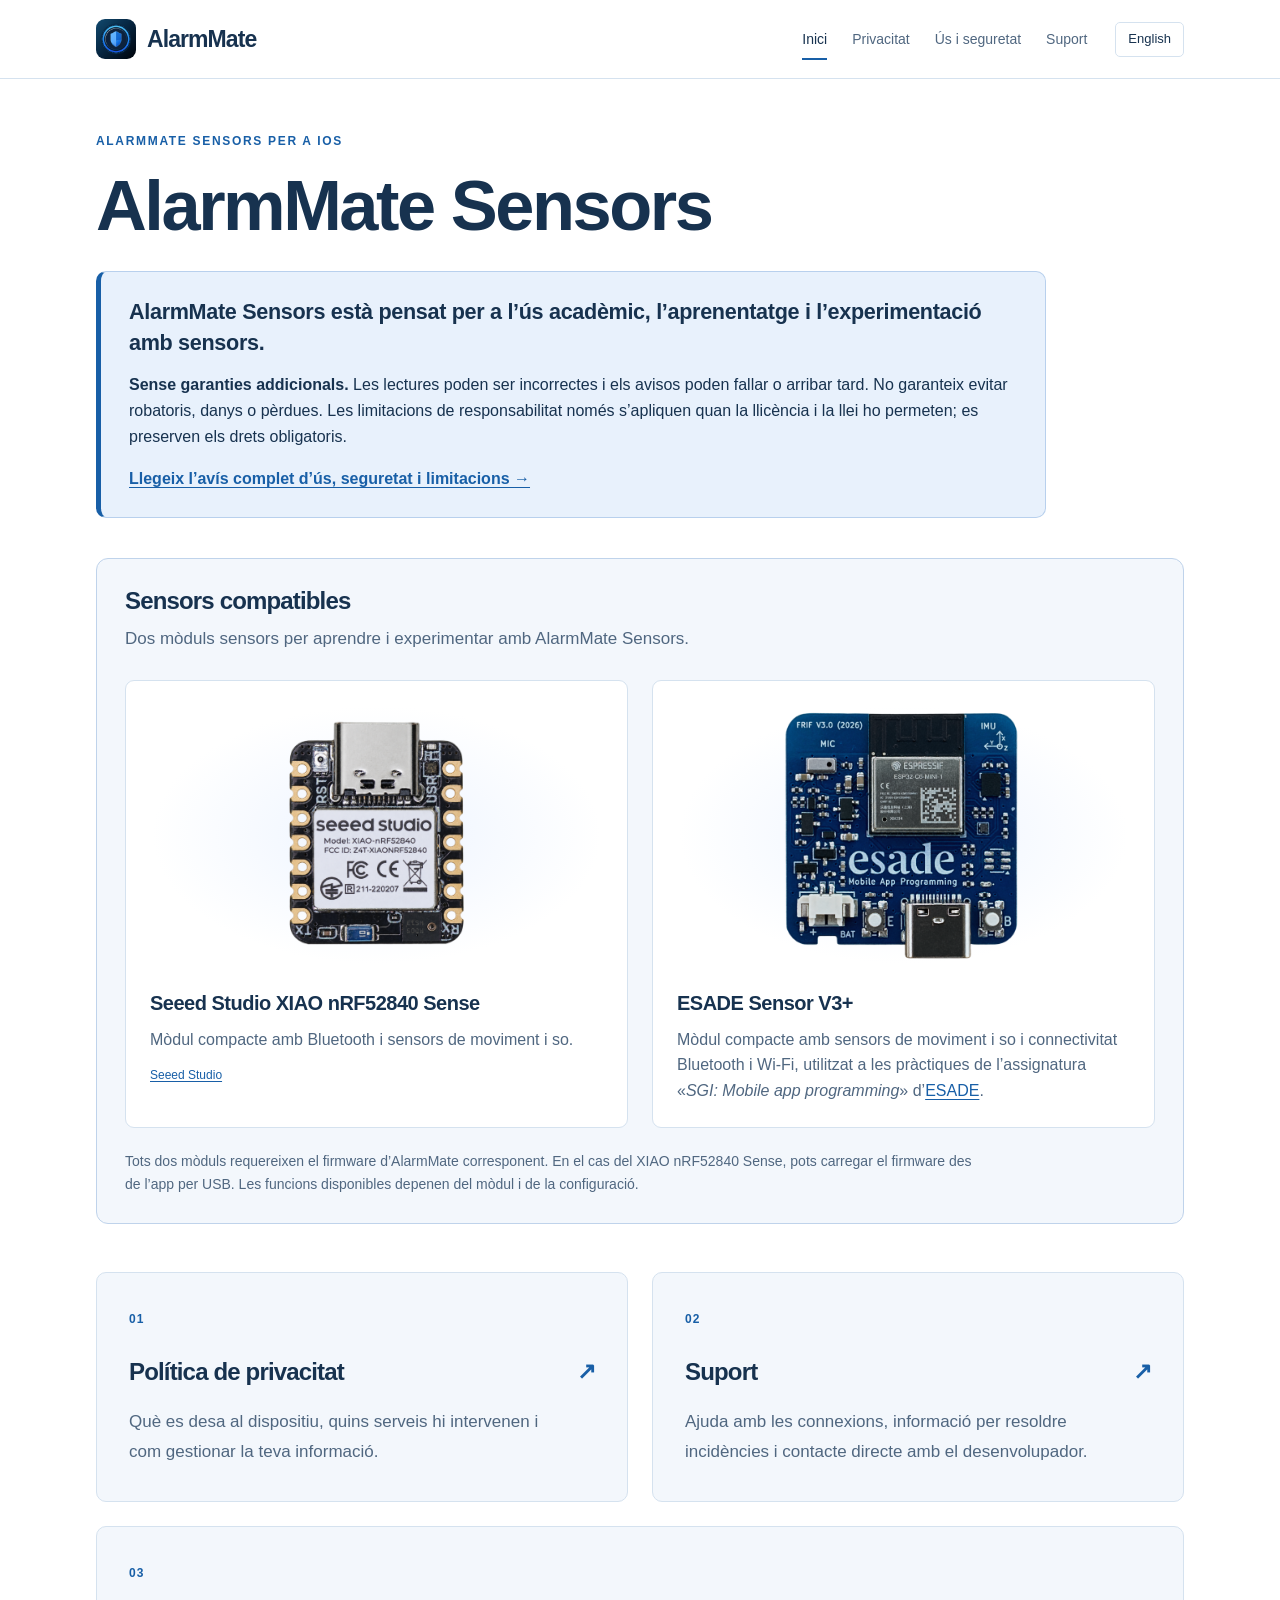
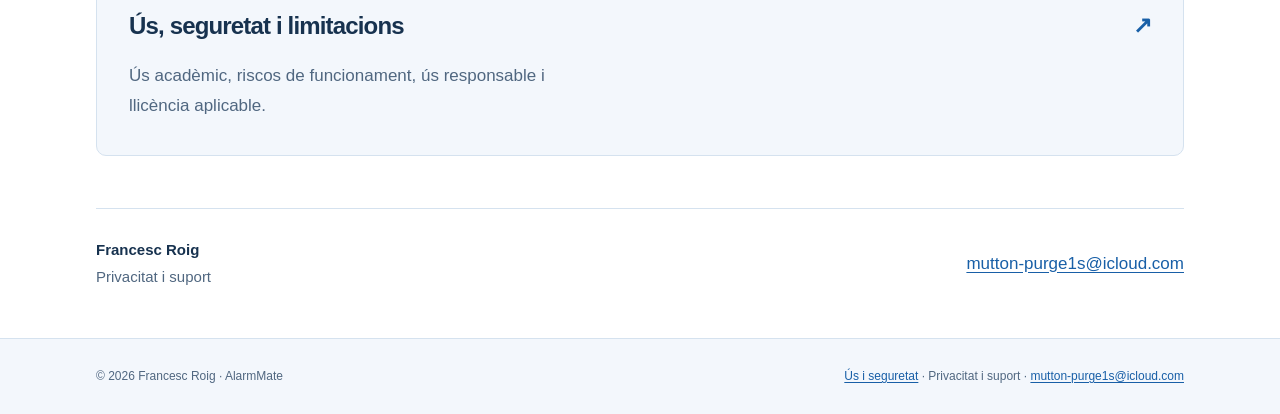
==== commit 81db3662: "Restore quotation marks around the SGI course title" ====
--- a/ca/index.html
+++ b/ca/index.html
@@ -1,4 +1,4 @@
 <!doctype html>
 <html lang="ca"><head><meta charset="utf-8"><meta name="viewport" content="width=device-width, initial-scale=1"><meta name="color-scheme" content="light"><title>AlarmMate · Privacitat i suport</title><meta name="description" content="Informació de privacitat, ús, seguretat i suport pràctic d’AlarmMate Sensors per a iOS."><link rel="canonical" href="https://pcbcontrol.github.io/alarmmate-support/ca/"><link rel="alternate" hreflang="en" href="https://pcbcontrol.github.io/alarmmate-support/"><link rel="alternate" hreflang="ca" href="https://pcbcontrol.github.io/alarmmate-support/ca/"><link rel="alternate" hreflang="x-default" href="https://pcbcontrol.github.io/alarmmate-support/"><link rel="icon" type="image/x-icon" sizes="16x16 32x32 48x48 64x64 256x256" href="https://pcbcontrol.github.io/alarmmate-support/favicon.ico?v=ac186ebcd2bf"><link rel="icon" type="image/png" sizes="16x16" href="https://pcbcontrol.github.io/alarmmate-support/assets/favicon-16.png?v=91bf50869633"><link rel="icon" type="image/png" sizes="32x32" href="https://pcbcontrol.github.io/alarmmate-support/assets/favicon-32.png?v=49439af26c43"><link rel="icon" type="image/png" sizes="64x64" href="https://pcbcontrol.github.io/alarmmate-support/assets/favicon-64.png?v=4c11aa5e9446"><link rel="apple-touch-icon" sizes="180x180" href="https://pcbcontrol.github.io/alarmmate-support/apple-touch-icon.png?v=e51de919a276"><link rel="stylesheet" href="https://pcbcontrol.github.io/alarmmate-support/assets/site.css?v=a0c29a17d7dd"></head>
 <body><a class="skip-link" href="#main">Ves al contingut</a><header class="site-header"><div class="header-inner"><a class="brand" href="https://pcbcontrol.github.io/alarmmate-support/ca/"><img src="https://pcbcontrol.github.io/alarmmate-support/assets/app-icon.png?v=aae751626883" width="40" height="40" alt=""><span>AlarmMate</span></a><nav aria-label="Privacitat i suport"><a href="https://pcbcontrol.github.io/alarmmate-support/ca/" aria-current="page">Inici</a><a href="https://pcbcontrol.github.io/alarmmate-support/ca/privacitat/">Privacitat</a><a href="https://pcbcontrol.github.io/alarmmate-support/ca/us/">Ús i seguretat</a><a href="https://pcbcontrol.github.io/alarmmate-support/ca/suport/">Suport</a></nav><a class="language" href="https://pcbcontrol.github.io/alarmmate-support/" lang="en" hreflang="en" aria-label="Idioma: English">English</a></div></header>
-<main id="main" class="container"><div class="hero"><p class="eyebrow">AlarmMate Sensors per a iOS</p><h1>AlarmMate Sensors</h1><aside class="use-notice" aria-labelledby="use-notice-heading"><h2 id="use-notice-heading">AlarmMate Sensors està pensat per a l’ús acadèmic, l’aprenentatge i l’experimentació amb sensors.</h2><p class="notice-summary"><strong>Sense garanties addicionals.</strong> Les lectures poden ser incorrectes i els avisos poden fallar o arribar tard. No garanteix evitar robatoris, danys o pèrdues. Les limitacions de responsabilitat només s’apliquen quan la llicència i la llei ho permeten; es preserven els drets obligatoris.</p><p class="notice-action"><a href="https://pcbcontrol.github.io/alarmmate-support/ca/us/">Llegeix l’avís complet d’ús, seguretat i limitacions <span aria-hidden="true">→</span></a></p></aside></div><section class="compatible-sensors" aria-labelledby="compatible-sensors-heading"><div class="sensors-heading"><h2 id="compatible-sensors-heading">Sensors compatibles</h2><p>Dos mòduls sensors per aprendre i experimentar amb AlarmMate Sensors.</p></div><div class="sensor-grid"><article class="sensor-card"><div class="sensor-photo"><img src="https://pcbcontrol.github.io/alarmmate-support/assets/sensors/xiao-nrf52840-sense.png?v=4b4b5d7c33eb" width="1268" height="1241" loading="lazy" alt="Mòdul sensor Seeed Studio XIAO nRF52840 Sense"></div><h3>Seeed Studio XIAO nRF52840 Sense</h3><p>Mòdul compacte amb Bluetooth i sensors de moviment i so.</p><p class="photo-credit"><a href="https://wiki.seeedstudio.com/XIAO_BLE/">Seeed Studio</a></p></article><article class="sensor-card"><div class="sensor-photo"><img src="https://pcbcontrol.github.io/alarmmate-support/assets/sensors/esade-sensor-v3-plus.png?v=05d97959c242" width="1227" height="1281" loading="lazy" alt="Placa blava ESADE Sensor V3+ amb micròfon, sensor de moviment i connector USB"></div><h3>ESADE Sensor V3+</h3><p>Mòdul compacte amb sensors de moviment i so i connectivitat Bluetooth i Wi-Fi, utilitzat a les pràctiques de l’assignatura <em>SGI: Mobile app programming</em> d’<a href="https://www.esade.edu/">ESADE</a>.</p></article></div><p class="sensors-note">Tots dos mòduls requereixen el firmware d’AlarmMate corresponent. En el cas del XIAO nRF52840 Sense, pots carregar el firmware des de l’app per USB. Les funcions disponibles depenen del mòdul i de la configuració.</p></section><div class="cards"><a class="card" href="https://pcbcontrol.github.io/alarmmate-support/ca/privacitat/"><span class="card-number">01</span><h2>Política de privacitat <span aria-hidden="true">↗</span></h2><p>Què es desa al dispositiu, quins serveis hi intervenen i com gestionar la teva informació.</p></a><a class="card" href="https://pcbcontrol.github.io/alarmmate-support/ca/suport/"><span class="card-number">02</span><h2>Suport <span aria-hidden="true">↗</span></h2><p>Ajuda amb les connexions, informació per resoldre incidències i contacte directe amb el desenvolupador.</p></a><a class="card" href="https://pcbcontrol.github.io/alarmmate-support/ca/us/"><span class="card-number">03</span><h2>Ús, seguretat i limitacions <span aria-hidden="true">↗</span></h2><p>Ús acadèmic, riscos de funcionament, ús responsable i llicència aplicable.</p></a></div><div class="contact-strip"><p><strong>Francesc Roig</strong><br>Privacitat i suport</p><a href="mailto:mutton-purge1s@icloud.com?subject=AlarmMate">mutton-purge1s@icloud.com</a></div></main><footer class="site-footer"><div><span>© 2026 Francesc Roig · AlarmMate</span><span><a href="https://pcbcontrol.github.io/alarmmate-support/ca/us/">Ús i seguretat</a> · Privacitat i suport · <a href="mailto:mutton-purge1s@icloud.com?subject=AlarmMate">mutton-purge1s@icloud.com</a></span></div></footer></body></html>+<main id="main" class="container"><div class="hero"><p class="eyebrow">AlarmMate Sensors per a iOS</p><h1>AlarmMate Sensors</h1><aside class="use-notice" aria-labelledby="use-notice-heading"><h2 id="use-notice-heading">AlarmMate Sensors està pensat per a l’ús acadèmic, l’aprenentatge i l’experimentació amb sensors.</h2><p class="notice-summary"><strong>Sense garanties addicionals.</strong> Les lectures poden ser incorrectes i els avisos poden fallar o arribar tard. No garanteix evitar robatoris, danys o pèrdues. Les limitacions de responsabilitat només s’apliquen quan la llicència i la llei ho permeten; es preserven els drets obligatoris.</p><p class="notice-action"><a href="https://pcbcontrol.github.io/alarmmate-support/ca/us/">Llegeix l’avís complet d’ús, seguretat i limitacions <span aria-hidden="true">→</span></a></p></aside></div><section class="compatible-sensors" aria-labelledby="compatible-sensors-heading"><div class="sensors-heading"><h2 id="compatible-sensors-heading">Sensors compatibles</h2><p>Dos mòduls sensors per aprendre i experimentar amb AlarmMate Sensors.</p></div><div class="sensor-grid"><article class="sensor-card"><div class="sensor-photo"><img src="https://pcbcontrol.github.io/alarmmate-support/assets/sensors/xiao-nrf52840-sense.png?v=4b4b5d7c33eb" width="1268" height="1241" loading="lazy" alt="Mòdul sensor Seeed Studio XIAO nRF52840 Sense"></div><h3>Seeed Studio XIAO nRF52840 Sense</h3><p>Mòdul compacte amb Bluetooth i sensors de moviment i so.</p><p class="photo-credit"><a href="https://wiki.seeedstudio.com/XIAO_BLE/">Seeed Studio</a></p></article><article class="sensor-card"><div class="sensor-photo"><img src="https://pcbcontrol.github.io/alarmmate-support/assets/sensors/esade-sensor-v3-plus.png?v=05d97959c242" width="1227" height="1281" loading="lazy" alt="Placa blava ESADE Sensor V3+ amb micròfon, sensor de moviment i connector USB"></div><h3>ESADE Sensor V3+</h3><p>Mòdul compacte amb sensors de moviment i so i connectivitat Bluetooth i Wi-Fi, utilitzat a les pràctiques de l’assignatura «<em>SGI: Mobile app programming</em>» d’<a href="https://www.esade.edu/">ESADE</a>.</p></article></div><p class="sensors-note">Tots dos mòduls requereixen el firmware d’AlarmMate corresponent. En el cas del XIAO nRF52840 Sense, pots carregar el firmware des de l’app per USB. Les funcions disponibles depenen del mòdul i de la configuració.</p></section><div class="cards"><a class="card" href="https://pcbcontrol.github.io/alarmmate-support/ca/privacitat/"><span class="card-number">01</span><h2>Política de privacitat <span aria-hidden="true">↗</span></h2><p>Què es desa al dispositiu, quins serveis hi intervenen i com gestionar la teva informació.</p></a><a class="card" href="https://pcbcontrol.github.io/alarmmate-support/ca/suport/"><span class="card-number">02</span><h2>Suport <span aria-hidden="true">↗</span></h2><p>Ajuda amb les connexions, informació per resoldre incidències i contacte directe amb el desenvolupador.</p></a><a class="card" href="https://pcbcontrol.github.io/alarmmate-support/ca/us/"><span class="card-number">03</span><h2>Ús, seguretat i limitacions <span aria-hidden="true">↗</span></h2><p>Ús acadèmic, riscos de funcionament, ús responsable i llicència aplicable.</p></a></div><div class="contact-strip"><p><strong>Francesc Roig</strong><br>Privacitat i suport</p><a href="mailto:mutton-purge1s@icloud.com?subject=AlarmMate">mutton-purge1s@icloud.com</a></div></main><footer class="site-footer"><div><span>© 2026 Francesc Roig · AlarmMate</span><span><a href="https://pcbcontrol.github.io/alarmmate-support/ca/us/">Ús i seguretat</a> · Privacitat i suport · <a href="mailto:mutton-purge1s@icloud.com?subject=AlarmMate">mutton-purge1s@icloud.com</a></span></div></footer></body></html>
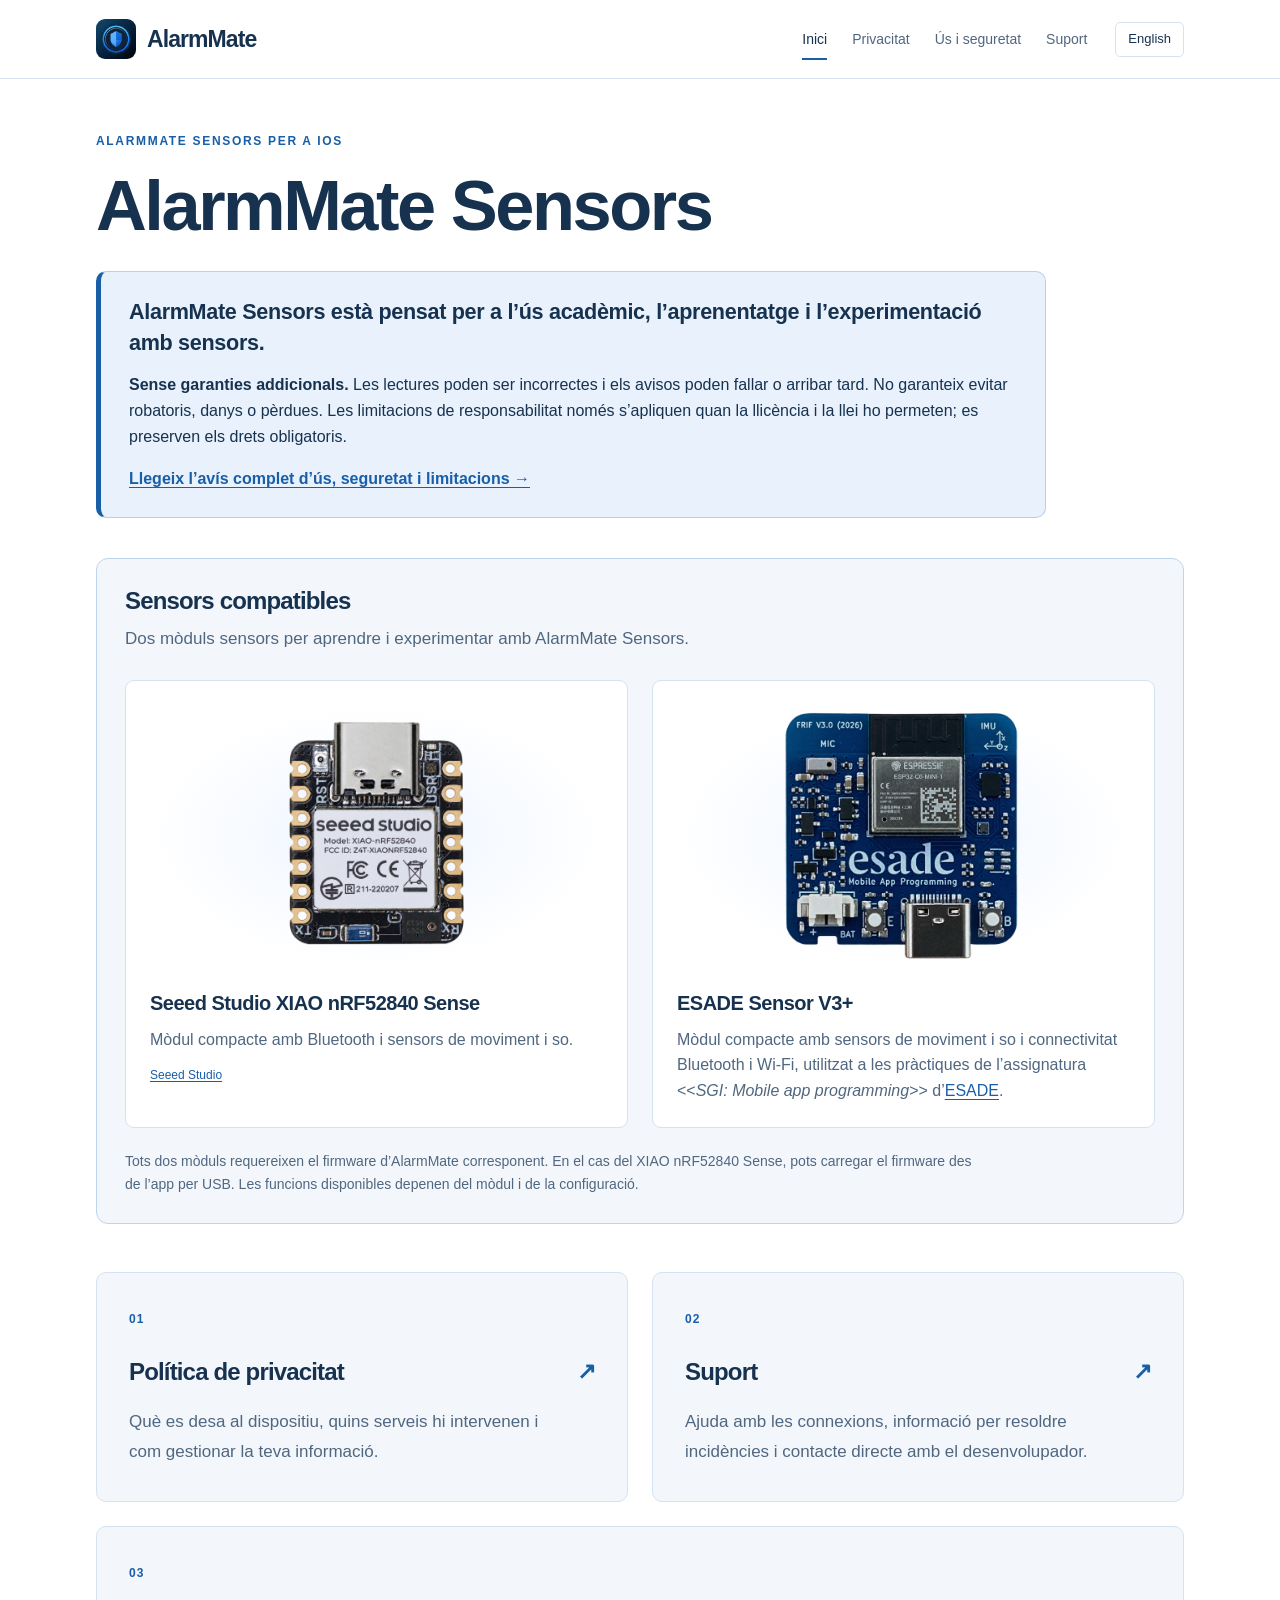
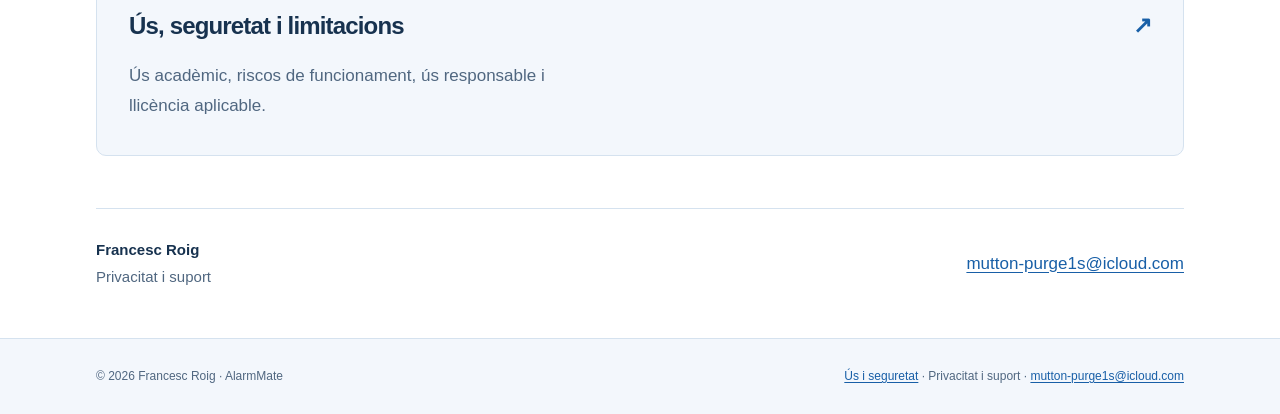
==== commit 9678b956: "Use the requested double angle markers around the course title" ====
--- a/ca/index.html
+++ b/ca/index.html
@@ -1,4 +1,4 @@
 <!doctype html>
 <html lang="ca"><head><meta charset="utf-8"><meta name="viewport" content="width=device-width, initial-scale=1"><meta name="color-scheme" content="light"><title>AlarmMate · Privacitat i suport</title><meta name="description" content="Informació de privacitat, ús, seguretat i suport pràctic d’AlarmMate Sensors per a iOS."><link rel="canonical" href="https://pcbcontrol.github.io/alarmmate-support/ca/"><link rel="alternate" hreflang="en" href="https://pcbcontrol.github.io/alarmmate-support/"><link rel="alternate" hreflang="ca" href="https://pcbcontrol.github.io/alarmmate-support/ca/"><link rel="alternate" hreflang="x-default" href="https://pcbcontrol.github.io/alarmmate-support/"><link rel="icon" type="image/x-icon" sizes="16x16 32x32 48x48 64x64 256x256" href="https://pcbcontrol.github.io/alarmmate-support/favicon.ico?v=ac186ebcd2bf"><link rel="icon" type="image/png" sizes="16x16" href="https://pcbcontrol.github.io/alarmmate-support/assets/favicon-16.png?v=91bf50869633"><link rel="icon" type="image/png" sizes="32x32" href="https://pcbcontrol.github.io/alarmmate-support/assets/favicon-32.png?v=49439af26c43"><link rel="icon" type="image/png" sizes="64x64" href="https://pcbcontrol.github.io/alarmmate-support/assets/favicon-64.png?v=4c11aa5e9446"><link rel="apple-touch-icon" sizes="180x180" href="https://pcbcontrol.github.io/alarmmate-support/apple-touch-icon.png?v=e51de919a276"><link rel="stylesheet" href="https://pcbcontrol.github.io/alarmmate-support/assets/site.css?v=a0c29a17d7dd"></head>
 <body><a class="skip-link" href="#main">Ves al contingut</a><header class="site-header"><div class="header-inner"><a class="brand" href="https://pcbcontrol.github.io/alarmmate-support/ca/"><img src="https://pcbcontrol.github.io/alarmmate-support/assets/app-icon.png?v=aae751626883" width="40" height="40" alt=""><span>AlarmMate</span></a><nav aria-label="Privacitat i suport"><a href="https://pcbcontrol.github.io/alarmmate-support/ca/" aria-current="page">Inici</a><a href="https://pcbcontrol.github.io/alarmmate-support/ca/privacitat/">Privacitat</a><a href="https://pcbcontrol.github.io/alarmmate-support/ca/us/">Ús i seguretat</a><a href="https://pcbcontrol.github.io/alarmmate-support/ca/suport/">Suport</a></nav><a class="language" href="https://pcbcontrol.github.io/alarmmate-support/" lang="en" hreflang="en" aria-label="Idioma: English">English</a></div></header>
-<main id="main" class="container"><div class="hero"><p class="eyebrow">AlarmMate Sensors per a iOS</p><h1>AlarmMate Sensors</h1><aside class="use-notice" aria-labelledby="use-notice-heading"><h2 id="use-notice-heading">AlarmMate Sensors està pensat per a l’ús acadèmic, l’aprenentatge i l’experimentació amb sensors.</h2><p class="notice-summary"><strong>Sense garanties addicionals.</strong> Les lectures poden ser incorrectes i els avisos poden fallar o arribar tard. No garanteix evitar robatoris, danys o pèrdues. Les limitacions de responsabilitat només s’apliquen quan la llicència i la llei ho permeten; es preserven els drets obligatoris.</p><p class="notice-action"><a href="https://pcbcontrol.github.io/alarmmate-support/ca/us/">Llegeix l’avís complet d’ús, seguretat i limitacions <span aria-hidden="true">→</span></a></p></aside></div><section class="compatible-sensors" aria-labelledby="compatible-sensors-heading"><div class="sensors-heading"><h2 id="compatible-sensors-heading">Sensors compatibles</h2><p>Dos mòduls sensors per aprendre i experimentar amb AlarmMate Sensors.</p></div><div class="sensor-grid"><article class="sensor-card"><div class="sensor-photo"><img src="https://pcbcontrol.github.io/alarmmate-support/assets/sensors/xiao-nrf52840-sense.png?v=4b4b5d7c33eb" width="1268" height="1241" loading="lazy" alt="Mòdul sensor Seeed Studio XIAO nRF52840 Sense"></div><h3>Seeed Studio XIAO nRF52840 Sense</h3><p>Mòdul compacte amb Bluetooth i sensors de moviment i so.</p><p class="photo-credit"><a href="https://wiki.seeedstudio.com/XIAO_BLE/">Seeed Studio</a></p></article><article class="sensor-card"><div class="sensor-photo"><img src="https://pcbcontrol.github.io/alarmmate-support/assets/sensors/esade-sensor-v3-plus.png?v=05d97959c242" width="1227" height="1281" loading="lazy" alt="Placa blava ESADE Sensor V3+ amb micròfon, sensor de moviment i connector USB"></div><h3>ESADE Sensor V3+</h3><p>Mòdul compacte amb sensors de moviment i so i connectivitat Bluetooth i Wi-Fi, utilitzat a les pràctiques de l’assignatura «<em>SGI: Mobile app programming</em>» d’<a href="https://www.esade.edu/">ESADE</a>.</p></article></div><p class="sensors-note">Tots dos mòduls requereixen el firmware d’AlarmMate corresponent. En el cas del XIAO nRF52840 Sense, pots carregar el firmware des de l’app per USB. Les funcions disponibles depenen del mòdul i de la configuració.</p></section><div class="cards"><a class="card" href="https://pcbcontrol.github.io/alarmmate-support/ca/privacitat/"><span class="card-number">01</span><h2>Política de privacitat <span aria-hidden="true">↗</span></h2><p>Què es desa al dispositiu, quins serveis hi intervenen i com gestionar la teva informació.</p></a><a class="card" href="https://pcbcontrol.github.io/alarmmate-support/ca/suport/"><span class="card-number">02</span><h2>Suport <span aria-hidden="true">↗</span></h2><p>Ajuda amb les connexions, informació per resoldre incidències i contacte directe amb el desenvolupador.</p></a><a class="card" href="https://pcbcontrol.github.io/alarmmate-support/ca/us/"><span class="card-number">03</span><h2>Ús, seguretat i limitacions <span aria-hidden="true">↗</span></h2><p>Ús acadèmic, riscos de funcionament, ús responsable i llicència aplicable.</p></a></div><div class="contact-strip"><p><strong>Francesc Roig</strong><br>Privacitat i suport</p><a href="mailto:mutton-purge1s@icloud.com?subject=AlarmMate">mutton-purge1s@icloud.com</a></div></main><footer class="site-footer"><div><span>© 2026 Francesc Roig · AlarmMate</span><span><a href="https://pcbcontrol.github.io/alarmmate-support/ca/us/">Ús i seguretat</a> · Privacitat i suport · <a href="mailto:mutton-purge1s@icloud.com?subject=AlarmMate">mutton-purge1s@icloud.com</a></span></div></footer></body></html>+<main id="main" class="container"><div class="hero"><p class="eyebrow">AlarmMate Sensors per a iOS</p><h1>AlarmMate Sensors</h1><aside class="use-notice" aria-labelledby="use-notice-heading"><h2 id="use-notice-heading">AlarmMate Sensors està pensat per a l’ús acadèmic, l’aprenentatge i l’experimentació amb sensors.</h2><p class="notice-summary"><strong>Sense garanties addicionals.</strong> Les lectures poden ser incorrectes i els avisos poden fallar o arribar tard. No garanteix evitar robatoris, danys o pèrdues. Les limitacions de responsabilitat només s’apliquen quan la llicència i la llei ho permeten; es preserven els drets obligatoris.</p><p class="notice-action"><a href="https://pcbcontrol.github.io/alarmmate-support/ca/us/">Llegeix l’avís complet d’ús, seguretat i limitacions <span aria-hidden="true">→</span></a></p></aside></div><section class="compatible-sensors" aria-labelledby="compatible-sensors-heading"><div class="sensors-heading"><h2 id="compatible-sensors-heading">Sensors compatibles</h2><p>Dos mòduls sensors per aprendre i experimentar amb AlarmMate Sensors.</p></div><div class="sensor-grid"><article class="sensor-card"><div class="sensor-photo"><img src="https://pcbcontrol.github.io/alarmmate-support/assets/sensors/xiao-nrf52840-sense.png?v=4b4b5d7c33eb" width="1268" height="1241" loading="lazy" alt="Mòdul sensor Seeed Studio XIAO nRF52840 Sense"></div><h3>Seeed Studio XIAO nRF52840 Sense</h3><p>Mòdul compacte amb Bluetooth i sensors de moviment i so.</p><p class="photo-credit"><a href="https://wiki.seeedstudio.com/XIAO_BLE/">Seeed Studio</a></p></article><article class="sensor-card"><div class="sensor-photo"><img src="https://pcbcontrol.github.io/alarmmate-support/assets/sensors/esade-sensor-v3-plus.png?v=05d97959c242" width="1227" height="1281" loading="lazy" alt="Placa blava ESADE Sensor V3+ amb micròfon, sensor de moviment i connector USB"></div><h3>ESADE Sensor V3+</h3><p>Mòdul compacte amb sensors de moviment i so i connectivitat Bluetooth i Wi-Fi, utilitzat a les pràctiques de l’assignatura &lt;&lt;<em>SGI: Mobile app programming</em>&gt;&gt; d’<a href="https://www.esade.edu/">ESADE</a>.</p></article></div><p class="sensors-note">Tots dos mòduls requereixen el firmware d’AlarmMate corresponent. En el cas del XIAO nRF52840 Sense, pots carregar el firmware des de l’app per USB. Les funcions disponibles depenen del mòdul i de la configuració.</p></section><div class="cards"><a class="card" href="https://pcbcontrol.github.io/alarmmate-support/ca/privacitat/"><span class="card-number">01</span><h2>Política de privacitat <span aria-hidden="true">↗</span></h2><p>Què es desa al dispositiu, quins serveis hi intervenen i com gestionar la teva informació.</p></a><a class="card" href="https://pcbcontrol.github.io/alarmmate-support/ca/suport/"><span class="card-number">02</span><h2>Suport <span aria-hidden="true">↗</span></h2><p>Ajuda amb les connexions, informació per resoldre incidències i contacte directe amb el desenvolupador.</p></a><a class="card" href="https://pcbcontrol.github.io/alarmmate-support/ca/us/"><span class="card-number">03</span><h2>Ús, seguretat i limitacions <span aria-hidden="true">↗</span></h2><p>Ús acadèmic, riscos de funcionament, ús responsable i llicència aplicable.</p></a></div><div class="contact-strip"><p><strong>Francesc Roig</strong><br>Privacitat i suport</p><a href="mailto:mutton-purge1s@icloud.com?subject=AlarmMate">mutton-purge1s@icloud.com</a></div></main><footer class="site-footer"><div><span>© 2026 Francesc Roig · AlarmMate</span><span><a href="https://pcbcontrol.github.io/alarmmate-support/ca/us/">Ús i seguretat</a> · Privacitat i suport · <a href="mailto:mutton-purge1s@icloud.com?subject=AlarmMate">mutton-purge1s@icloud.com</a></span></div></footer></body></html>
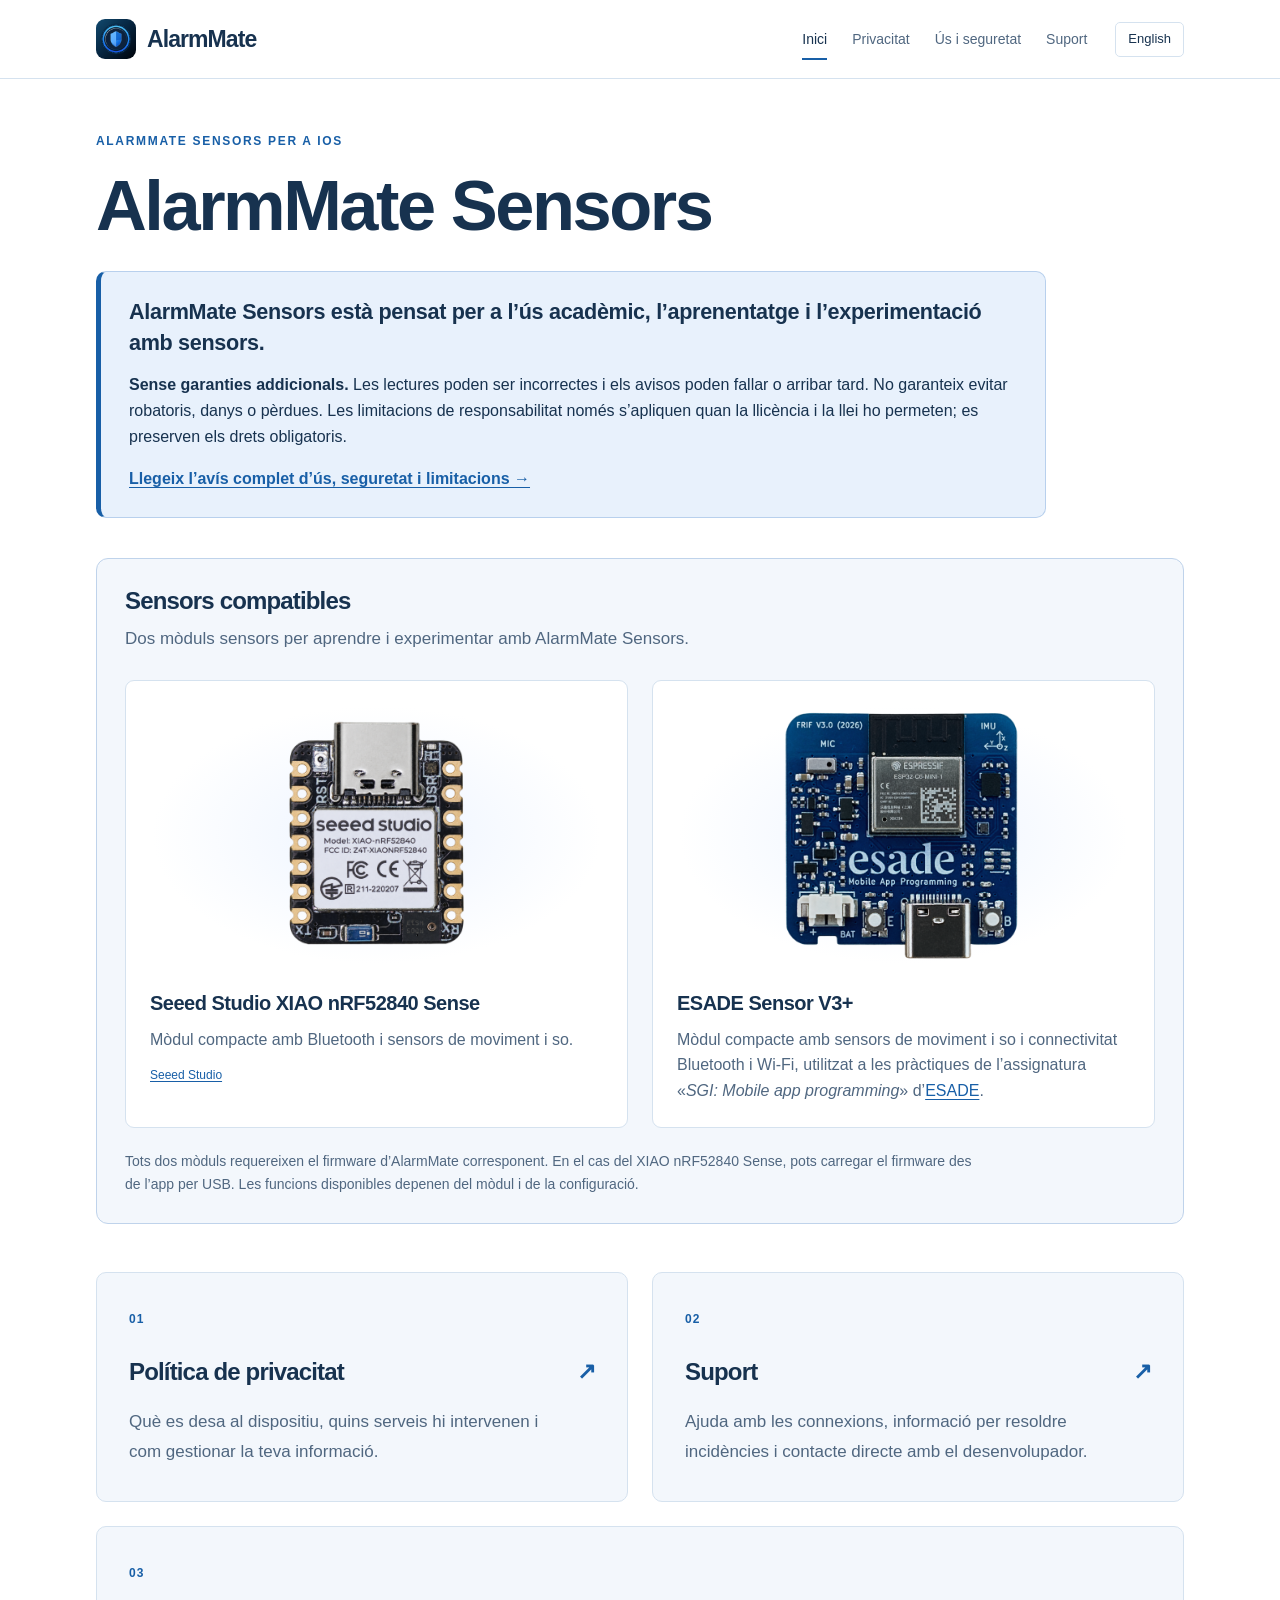
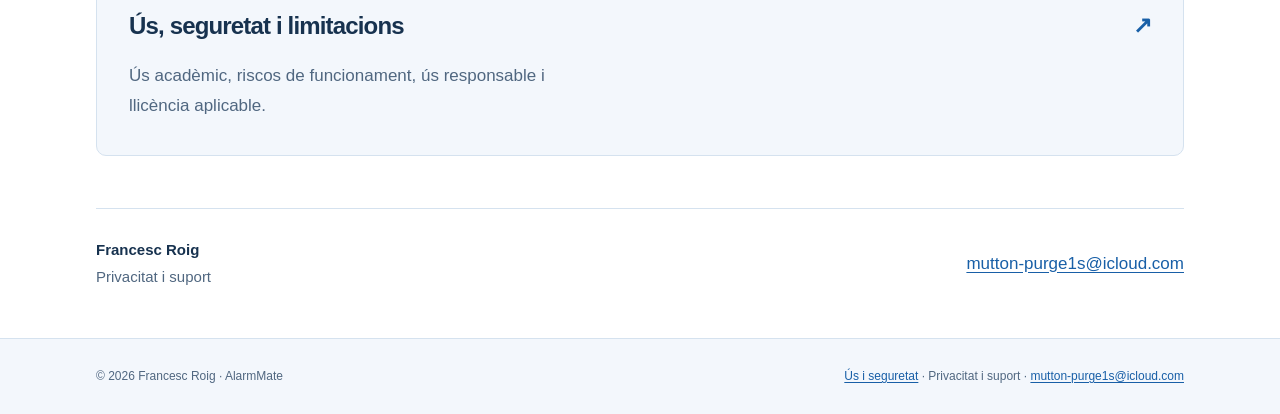
==== commit b5ad7a3d: "Use typographic guillemets around the course title" ====
--- a/ca/index.html
+++ b/ca/index.html
@@ -1,4 +1,4 @@
 <!doctype html>
 <html lang="ca"><head><meta charset="utf-8"><meta name="viewport" content="width=device-width, initial-scale=1"><meta name="color-scheme" content="light"><title>AlarmMate · Privacitat i suport</title><meta name="description" content="Informació de privacitat, ús, seguretat i suport pràctic d’AlarmMate Sensors per a iOS."><link rel="canonical" href="https://pcbcontrol.github.io/alarmmate-support/ca/"><link rel="alternate" hreflang="en" href="https://pcbcontrol.github.io/alarmmate-support/"><link rel="alternate" hreflang="ca" href="https://pcbcontrol.github.io/alarmmate-support/ca/"><link rel="alternate" hreflang="x-default" href="https://pcbcontrol.github.io/alarmmate-support/"><link rel="icon" type="image/x-icon" sizes="16x16 32x32 48x48 64x64 256x256" href="https://pcbcontrol.github.io/alarmmate-support/favicon.ico?v=ac186ebcd2bf"><link rel="icon" type="image/png" sizes="16x16" href="https://pcbcontrol.github.io/alarmmate-support/assets/favicon-16.png?v=91bf50869633"><link rel="icon" type="image/png" sizes="32x32" href="https://pcbcontrol.github.io/alarmmate-support/assets/favicon-32.png?v=49439af26c43"><link rel="icon" type="image/png" sizes="64x64" href="https://pcbcontrol.github.io/alarmmate-support/assets/favicon-64.png?v=4c11aa5e9446"><link rel="apple-touch-icon" sizes="180x180" href="https://pcbcontrol.github.io/alarmmate-support/apple-touch-icon.png?v=e51de919a276"><link rel="stylesheet" href="https://pcbcontrol.github.io/alarmmate-support/assets/site.css?v=a0c29a17d7dd"></head>
 <body><a class="skip-link" href="#main">Ves al contingut</a><header class="site-header"><div class="header-inner"><a class="brand" href="https://pcbcontrol.github.io/alarmmate-support/ca/"><img src="https://pcbcontrol.github.io/alarmmate-support/assets/app-icon.png?v=aae751626883" width="40" height="40" alt=""><span>AlarmMate</span></a><nav aria-label="Privacitat i suport"><a href="https://pcbcontrol.github.io/alarmmate-support/ca/" aria-current="page">Inici</a><a href="https://pcbcontrol.github.io/alarmmate-support/ca/privacitat/">Privacitat</a><a href="https://pcbcontrol.github.io/alarmmate-support/ca/us/">Ús i seguretat</a><a href="https://pcbcontrol.github.io/alarmmate-support/ca/suport/">Suport</a></nav><a class="language" href="https://pcbcontrol.github.io/alarmmate-support/" lang="en" hreflang="en" aria-label="Idioma: English">English</a></div></header>
-<main id="main" class="container"><div class="hero"><p class="eyebrow">AlarmMate Sensors per a iOS</p><h1>AlarmMate Sensors</h1><aside class="use-notice" aria-labelledby="use-notice-heading"><h2 id="use-notice-heading">AlarmMate Sensors està pensat per a l’ús acadèmic, l’aprenentatge i l’experimentació amb sensors.</h2><p class="notice-summary"><strong>Sense garanties addicionals.</strong> Les lectures poden ser incorrectes i els avisos poden fallar o arribar tard. No garanteix evitar robatoris, danys o pèrdues. Les limitacions de responsabilitat només s’apliquen quan la llicència i la llei ho permeten; es preserven els drets obligatoris.</p><p class="notice-action"><a href="https://pcbcontrol.github.io/alarmmate-support/ca/us/">Llegeix l’avís complet d’ús, seguretat i limitacions <span aria-hidden="true">→</span></a></p></aside></div><section class="compatible-sensors" aria-labelledby="compatible-sensors-heading"><div class="sensors-heading"><h2 id="compatible-sensors-heading">Sensors compatibles</h2><p>Dos mòduls sensors per aprendre i experimentar amb AlarmMate Sensors.</p></div><div class="sensor-grid"><article class="sensor-card"><div class="sensor-photo"><img src="https://pcbcontrol.github.io/alarmmate-support/assets/sensors/xiao-nrf52840-sense.png?v=4b4b5d7c33eb" width="1268" height="1241" loading="lazy" alt="Mòdul sensor Seeed Studio XIAO nRF52840 Sense"></div><h3>Seeed Studio XIAO nRF52840 Sense</h3><p>Mòdul compacte amb Bluetooth i sensors de moviment i so.</p><p class="photo-credit"><a href="https://wiki.seeedstudio.com/XIAO_BLE/">Seeed Studio</a></p></article><article class="sensor-card"><div class="sensor-photo"><img src="https://pcbcontrol.github.io/alarmmate-support/assets/sensors/esade-sensor-v3-plus.png?v=05d97959c242" width="1227" height="1281" loading="lazy" alt="Placa blava ESADE Sensor V3+ amb micròfon, sensor de moviment i connector USB"></div><h3>ESADE Sensor V3+</h3><p>Mòdul compacte amb sensors de moviment i so i connectivitat Bluetooth i Wi-Fi, utilitzat a les pràctiques de l’assignatura &lt;&lt;<em>SGI: Mobile app programming</em>&gt;&gt; d’<a href="https://www.esade.edu/">ESADE</a>.</p></article></div><p class="sensors-note">Tots dos mòduls requereixen el firmware d’AlarmMate corresponent. En el cas del XIAO nRF52840 Sense, pots carregar el firmware des de l’app per USB. Les funcions disponibles depenen del mòdul i de la configuració.</p></section><div class="cards"><a class="card" href="https://pcbcontrol.github.io/alarmmate-support/ca/privacitat/"><span class="card-number">01</span><h2>Política de privacitat <span aria-hidden="true">↗</span></h2><p>Què es desa al dispositiu, quins serveis hi intervenen i com gestionar la teva informació.</p></a><a class="card" href="https://pcbcontrol.github.io/alarmmate-support/ca/suport/"><span class="card-number">02</span><h2>Suport <span aria-hidden="true">↗</span></h2><p>Ajuda amb les connexions, informació per resoldre incidències i contacte directe amb el desenvolupador.</p></a><a class="card" href="https://pcbcontrol.github.io/alarmmate-support/ca/us/"><span class="card-number">03</span><h2>Ús, seguretat i limitacions <span aria-hidden="true">↗</span></h2><p>Ús acadèmic, riscos de funcionament, ús responsable i llicència aplicable.</p></a></div><div class="contact-strip"><p><strong>Francesc Roig</strong><br>Privacitat i suport</p><a href="mailto:mutton-purge1s@icloud.com?subject=AlarmMate">mutton-purge1s@icloud.com</a></div></main><footer class="site-footer"><div><span>© 2026 Francesc Roig · AlarmMate</span><span><a href="https://pcbcontrol.github.io/alarmmate-support/ca/us/">Ús i seguretat</a> · Privacitat i suport · <a href="mailto:mutton-purge1s@icloud.com?subject=AlarmMate">mutton-purge1s@icloud.com</a></span></div></footer></body></html>+<main id="main" class="container"><div class="hero"><p class="eyebrow">AlarmMate Sensors per a iOS</p><h1>AlarmMate Sensors</h1><aside class="use-notice" aria-labelledby="use-notice-heading"><h2 id="use-notice-heading">AlarmMate Sensors està pensat per a l’ús acadèmic, l’aprenentatge i l’experimentació amb sensors.</h2><p class="notice-summary"><strong>Sense garanties addicionals.</strong> Les lectures poden ser incorrectes i els avisos poden fallar o arribar tard. No garanteix evitar robatoris, danys o pèrdues. Les limitacions de responsabilitat només s’apliquen quan la llicència i la llei ho permeten; es preserven els drets obligatoris.</p><p class="notice-action"><a href="https://pcbcontrol.github.io/alarmmate-support/ca/us/">Llegeix l’avís complet d’ús, seguretat i limitacions <span aria-hidden="true">→</span></a></p></aside></div><section class="compatible-sensors" aria-labelledby="compatible-sensors-heading"><div class="sensors-heading"><h2 id="compatible-sensors-heading">Sensors compatibles</h2><p>Dos mòduls sensors per aprendre i experimentar amb AlarmMate Sensors.</p></div><div class="sensor-grid"><article class="sensor-card"><div class="sensor-photo"><img src="https://pcbcontrol.github.io/alarmmate-support/assets/sensors/xiao-nrf52840-sense.png?v=4b4b5d7c33eb" width="1268" height="1241" loading="lazy" alt="Mòdul sensor Seeed Studio XIAO nRF52840 Sense"></div><h3>Seeed Studio XIAO nRF52840 Sense</h3><p>Mòdul compacte amb Bluetooth i sensors de moviment i so.</p><p class="photo-credit"><a href="https://wiki.seeedstudio.com/XIAO_BLE/">Seeed Studio</a></p></article><article class="sensor-card"><div class="sensor-photo"><img src="https://pcbcontrol.github.io/alarmmate-support/assets/sensors/esade-sensor-v3-plus.png?v=05d97959c242" width="1227" height="1281" loading="lazy" alt="Placa blava ESADE Sensor V3+ amb micròfon, sensor de moviment i connector USB"></div><h3>ESADE Sensor V3+</h3><p>Mòdul compacte amb sensors de moviment i so i connectivitat Bluetooth i Wi-Fi, utilitzat a les pràctiques de l’assignatura «<em>SGI: Mobile app programming</em>» d’<a href="https://www.esade.edu/">ESADE</a>.</p></article></div><p class="sensors-note">Tots dos mòduls requereixen el firmware d’AlarmMate corresponent. En el cas del XIAO nRF52840 Sense, pots carregar el firmware des de l’app per USB. Les funcions disponibles depenen del mòdul i de la configuració.</p></section><div class="cards"><a class="card" href="https://pcbcontrol.github.io/alarmmate-support/ca/privacitat/"><span class="card-number">01</span><h2>Política de privacitat <span aria-hidden="true">↗</span></h2><p>Què es desa al dispositiu, quins serveis hi intervenen i com gestionar la teva informació.</p></a><a class="card" href="https://pcbcontrol.github.io/alarmmate-support/ca/suport/"><span class="card-number">02</span><h2>Suport <span aria-hidden="true">↗</span></h2><p>Ajuda amb les connexions, informació per resoldre incidències i contacte directe amb el desenvolupador.</p></a><a class="card" href="https://pcbcontrol.github.io/alarmmate-support/ca/us/"><span class="card-number">03</span><h2>Ús, seguretat i limitacions <span aria-hidden="true">↗</span></h2><p>Ús acadèmic, riscos de funcionament, ús responsable i llicència aplicable.</p></a></div><div class="contact-strip"><p><strong>Francesc Roig</strong><br>Privacitat i suport</p><a href="mailto:mutton-purge1s@icloud.com?subject=AlarmMate">mutton-purge1s@icloud.com</a></div></main><footer class="site-footer"><div><span>© 2026 Francesc Roig · AlarmMate</span><span><a href="https://pcbcontrol.github.io/alarmmate-support/ca/us/">Ús i seguretat</a> · Privacitat i suport · <a href="mailto:mutton-purge1s@icloud.com?subject=AlarmMate">mutton-purge1s@icloud.com</a></span></div></footer></body></html>
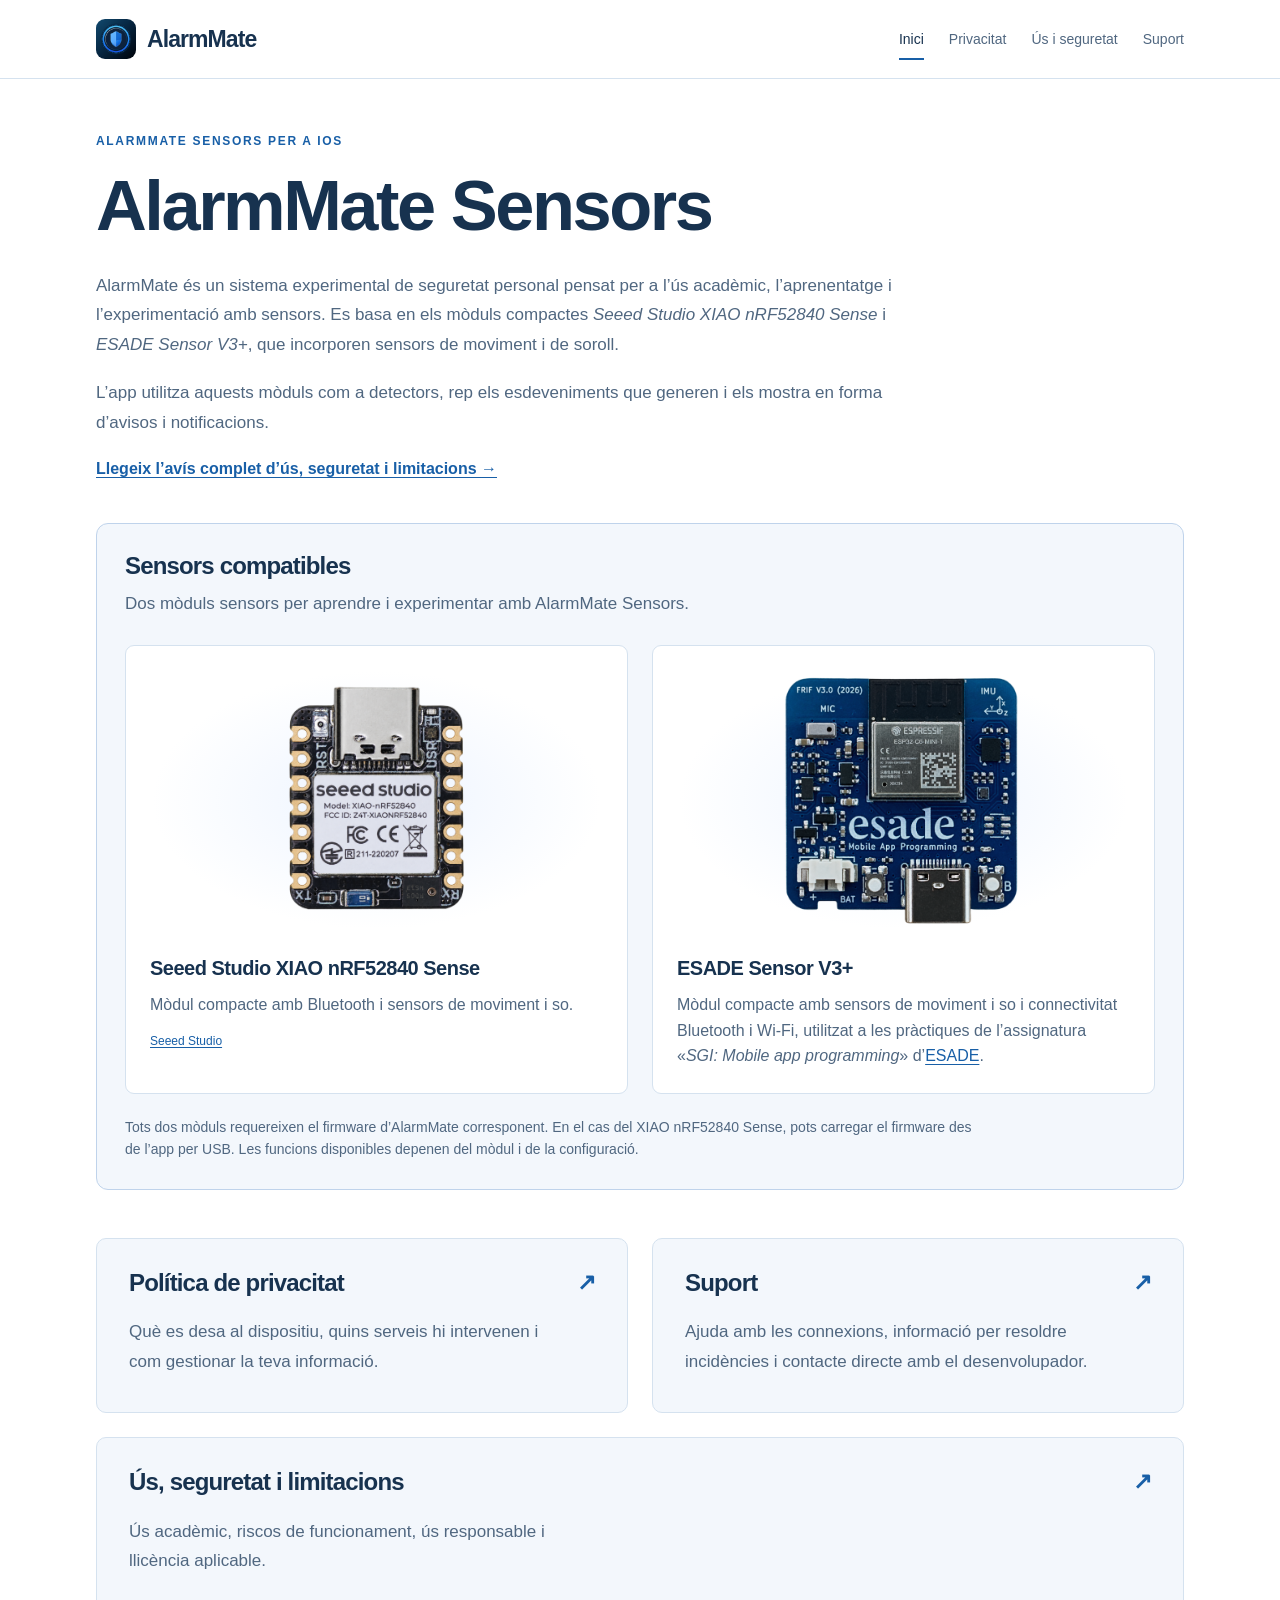
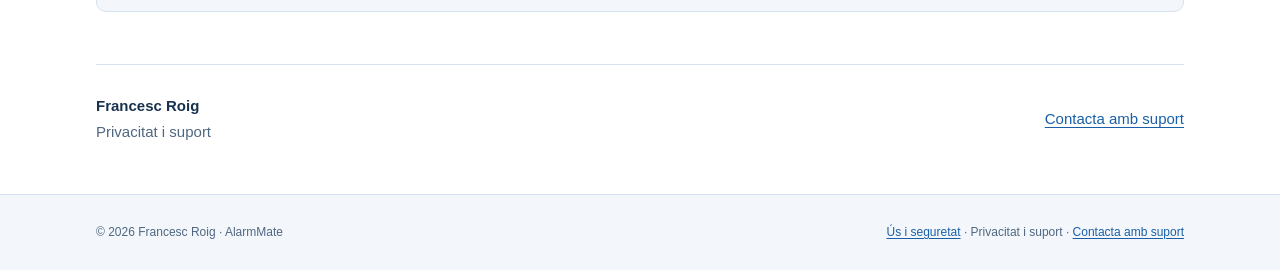
==== commit c1d77a31: "Update bilingual home description and simplify navigation cards" ====
--- a/ca/index.html
+++ b/ca/index.html
@@ -1,4 +1,4 @@
 <!doctype html>
-<html lang="ca"><head><meta charset="utf-8"><meta name="viewport" content="width=device-width, initial-scale=1"><meta name="color-scheme" content="light"><title>AlarmMate · Privacitat i suport</title><meta name="description" content="Informació de privacitat, ús, seguretat i suport pràctic d’AlarmMate Sensors per a iOS."><link rel="canonical" href="https://pcbcontrol.github.io/alarmmate-support/ca/"><link rel="alternate" hreflang="en" href="https://pcbcontrol.github.io/alarmmate-support/"><link rel="alternate" hreflang="ca" href="https://pcbcontrol.github.io/alarmmate-support/ca/"><link rel="alternate" hreflang="x-default" href="https://pcbcontrol.github.io/alarmmate-support/"><link rel="icon" type="image/x-icon" sizes="16x16 32x32 48x48 64x64 256x256" href="https://pcbcontrol.github.io/alarmmate-support/favicon.ico?v=ac186ebcd2bf"><link rel="icon" type="image/png" sizes="16x16" href="https://pcbcontrol.github.io/alarmmate-support/assets/favicon-16.png?v=91bf50869633"><link rel="icon" type="image/png" sizes="32x32" href="https://pcbcontrol.github.io/alarmmate-support/assets/favicon-32.png?v=49439af26c43"><link rel="icon" type="image/png" sizes="64x64" href="https://pcbcontrol.github.io/alarmmate-support/assets/favicon-64.png?v=4c11aa5e9446"><link rel="apple-touch-icon" sizes="180x180" href="https://pcbcontrol.github.io/alarmmate-support/apple-touch-icon.png?v=e51de919a276"><link rel="stylesheet" href="https://pcbcontrol.github.io/alarmmate-support/assets/site.css?v=a0c29a17d7dd"></head>
-<body><a class="skip-link" href="#main">Ves al contingut</a><header class="site-header"><div class="header-inner"><a class="brand" href="https://pcbcontrol.github.io/alarmmate-support/ca/"><img src="https://pcbcontrol.github.io/alarmmate-support/assets/app-icon.png?v=aae751626883" width="40" height="40" alt=""><span>AlarmMate</span></a><nav aria-label="Privacitat i suport"><a href="https://pcbcontrol.github.io/alarmmate-support/ca/" aria-current="page">Inici</a><a href="https://pcbcontrol.github.io/alarmmate-support/ca/privacitat/">Privacitat</a><a href="https://pcbcontrol.github.io/alarmmate-support/ca/us/">Ús i seguretat</a><a href="https://pcbcontrol.github.io/alarmmate-support/ca/suport/">Suport</a></nav><a class="language" href="https://pcbcontrol.github.io/alarmmate-support/" lang="en" hreflang="en" aria-label="Idioma: English">English</a></div></header>
-<main id="main" class="container"><div class="hero"><p class="eyebrow">AlarmMate Sensors per a iOS</p><h1>AlarmMate Sensors</h1><aside class="use-notice" aria-labelledby="use-notice-heading"><h2 id="use-notice-heading">AlarmMate Sensors està pensat per a l’ús acadèmic, l’aprenentatge i l’experimentació amb sensors.</h2><p class="notice-summary"><strong>Sense garanties addicionals.</strong> Les lectures poden ser incorrectes i els avisos poden fallar o arribar tard. No garanteix evitar robatoris, danys o pèrdues. Les limitacions de responsabilitat només s’apliquen quan la llicència i la llei ho permeten; es preserven els drets obligatoris.</p><p class="notice-action"><a href="https://pcbcontrol.github.io/alarmmate-support/ca/us/">Llegeix l’avís complet d’ús, seguretat i limitacions <span aria-hidden="true">→</span></a></p></aside></div><section class="compatible-sensors" aria-labelledby="compatible-sensors-heading"><div class="sensors-heading"><h2 id="compatible-sensors-heading">Sensors compatibles</h2><p>Dos mòduls sensors per aprendre i experimentar amb AlarmMate Sensors.</p></div><div class="sensor-grid"><article class="sensor-card"><div class="sensor-photo"><img src="https://pcbcontrol.github.io/alarmmate-support/assets/sensors/xiao-nrf52840-sense.png?v=4b4b5d7c33eb" width="1268" height="1241" loading="lazy" alt="Mòdul sensor Seeed Studio XIAO nRF52840 Sense"></div><h3>Seeed Studio XIAO nRF52840 Sense</h3><p>Mòdul compacte amb Bluetooth i sensors de moviment i so.</p><p class="photo-credit"><a href="https://wiki.seeedstudio.com/XIAO_BLE/">Seeed Studio</a></p></article><article class="sensor-card"><div class="sensor-photo"><img src="https://pcbcontrol.github.io/alarmmate-support/assets/sensors/esade-sensor-v3-plus.png?v=05d97959c242" width="1227" height="1281" loading="lazy" alt="Placa blava ESADE Sensor V3+ amb micròfon, sensor de moviment i connector USB"></div><h3>ESADE Sensor V3+</h3><p>Mòdul compacte amb sensors de moviment i so i connectivitat Bluetooth i Wi-Fi, utilitzat a les pràctiques de l’assignatura «<em>SGI: Mobile app programming</em>» d’<a href="https://www.esade.edu/">ESADE</a>.</p></article></div><p class="sensors-note">Tots dos mòduls requereixen el firmware d’AlarmMate corresponent. En el cas del XIAO nRF52840 Sense, pots carregar el firmware des de l’app per USB. Les funcions disponibles depenen del mòdul i de la configuració.</p></section><div class="cards"><a class="card" href="https://pcbcontrol.github.io/alarmmate-support/ca/privacitat/"><span class="card-number">01</span><h2>Política de privacitat <span aria-hidden="true">↗</span></h2><p>Què es desa al dispositiu, quins serveis hi intervenen i com gestionar la teva informació.</p></a><a class="card" href="https://pcbcontrol.github.io/alarmmate-support/ca/suport/"><span class="card-number">02</span><h2>Suport <span aria-hidden="true">↗</span></h2><p>Ajuda amb les connexions, informació per resoldre incidències i contacte directe amb el desenvolupador.</p></a><a class="card" href="https://pcbcontrol.github.io/alarmmate-support/ca/us/"><span class="card-number">03</span><h2>Ús, seguretat i limitacions <span aria-hidden="true">↗</span></h2><p>Ús acadèmic, riscos de funcionament, ús responsable i llicència aplicable.</p></a></div><div class="contact-strip"><p><strong>Francesc Roig</strong><br>Privacitat i suport</p><a href="mailto:mutton-purge1s@icloud.com?subject=AlarmMate">mutton-purge1s@icloud.com</a></div></main><footer class="site-footer"><div><span>© 2026 Francesc Roig · AlarmMate</span><span><a href="https://pcbcontrol.github.io/alarmmate-support/ca/us/">Ús i seguretat</a> · Privacitat i suport · <a href="mailto:mutton-purge1s@icloud.com?subject=AlarmMate">mutton-purge1s@icloud.com</a></span></div></footer></body></html>+<html lang="ca"><head><meta charset="utf-8"><meta name="viewport" content="width=device-width, initial-scale=1"><meta name="color-scheme" content="light"><title>AlarmMate · Privacitat i suport</title><meta name="description" content="Informació de privacitat, ús, seguretat i suport pràctic d’AlarmMate Sensors per a iOS."><link rel="canonical" href="https://pcbcontrol.github.io/alarmmate-support/ca/"><link rel="icon" type="image/x-icon" sizes="16x16 32x32 48x48 64x64 256x256" href="https://pcbcontrol.github.io/alarmmate-support/favicon.ico?v=ac186ebcd2bf"><link rel="icon" type="image/png" sizes="16x16" href="https://pcbcontrol.github.io/alarmmate-support/assets/favicon-16.png?v=91bf50869633"><link rel="icon" type="image/png" sizes="32x32" href="https://pcbcontrol.github.io/alarmmate-support/assets/favicon-32.png?v=49439af26c43"><link rel="icon" type="image/png" sizes="64x64" href="https://pcbcontrol.github.io/alarmmate-support/assets/favicon-64.png?v=4c11aa5e9446"><link rel="apple-touch-icon" sizes="180x180" href="https://pcbcontrol.github.io/alarmmate-support/apple-touch-icon.png?v=e51de919a276"><link rel="stylesheet" href="https://pcbcontrol.github.io/alarmmate-support/assets/site.css?v=3775eb724209"></head>
+<body><a class="skip-link" href="#main">Ves al contingut</a><header class="site-header"><div class="header-inner"><a class="brand" href="https://pcbcontrol.github.io/alarmmate-support/ca/"><img src="https://pcbcontrol.github.io/alarmmate-support/assets/app-icon.png?v=aae751626883" width="40" height="40" alt=""><span>AlarmMate</span></a><nav aria-label="Privacitat i suport"><a href="https://pcbcontrol.github.io/alarmmate-support/ca/" aria-current="page">Inici</a><a href="https://pcbcontrol.github.io/alarmmate-support/ca/privacitat/">Privacitat</a><a href="https://pcbcontrol.github.io/alarmmate-support/ca/us/">Ús i seguretat</a><a href="https://pcbcontrol.github.io/alarmmate-support/ca/suport/">Suport</a></nav></div></header>
+<main id="main" class="container"><div class="hero"><p class="eyebrow">AlarmMate Sensors per a iOS</p><h1>AlarmMate Sensors</h1><div class="hero-description"><p>AlarmMate és un sistema experimental de seguretat personal pensat per a l’ús acadèmic, l’aprenentatge i l’experimentació amb sensors. Es basa en els mòduls compactes <em>Seeed Studio XIAO nRF52840 Sense</em> i <em>ESADE Sensor V3+</em>, que incorporen sensors de moviment i de soroll.</p><p>L’app utilitza aquests mòduls com a detectors, rep els esdeveniments que generen i els mostra en forma d’avisos i notificacions.</p></div><p class="notice-action"><a href="https://pcbcontrol.github.io/alarmmate-support/ca/us/">Llegeix l’avís complet d’ús, seguretat i limitacions <span aria-hidden="true">→</span></a></p></div><section class="compatible-sensors" aria-labelledby="compatible-sensors-heading"><div class="sensors-heading"><h2 id="compatible-sensors-heading">Sensors compatibles</h2><p>Dos mòduls sensors per aprendre i experimentar amb AlarmMate Sensors.</p></div><div class="sensor-grid"><article class="sensor-card"><div class="sensor-photo"><img src="https://pcbcontrol.github.io/alarmmate-support/assets/sensors/xiao-nrf52840-sense.png?v=4b4b5d7c33eb" width="1268" height="1241" loading="lazy" alt="Mòdul sensor Seeed Studio XIAO nRF52840 Sense"></div><h3>Seeed Studio XIAO nRF52840 Sense</h3><p>Mòdul compacte amb Bluetooth i sensors de moviment i so.</p><p class="photo-credit"><a href="https://wiki.seeedstudio.com/XIAO_BLE/">Seeed Studio</a></p></article><article class="sensor-card"><div class="sensor-photo"><img src="https://pcbcontrol.github.io/alarmmate-support/assets/sensors/esade-sensor-v3-plus.png?v=05d97959c242" width="1227" height="1281" loading="lazy" alt="Placa blava ESADE Sensor V3+ amb micròfon, sensor de moviment i connector USB"></div><h3>ESADE Sensor V3+</h3><p>Mòdul compacte amb sensors de moviment i so i connectivitat Bluetooth i Wi-Fi, utilitzat a les pràctiques de l’assignatura «<em>SGI: Mobile app programming</em>» d’<a href="https://www.esade.edu/">ESADE</a>.</p></article></div><p class="sensors-note">Tots dos mòduls requereixen el firmware d’AlarmMate corresponent. En el cas del XIAO nRF52840 Sense, pots carregar el firmware des de l’app per USB. Les funcions disponibles depenen del mòdul i de la configuració.</p></section><div class="cards"><a class="card" href="https://pcbcontrol.github.io/alarmmate-support/ca/privacitat/"><h2>Política de privacitat <span aria-hidden="true">↗</span></h2><p>Què es desa al dispositiu, quins serveis hi intervenen i com gestionar la teva informació.</p></a><a class="card" href="https://pcbcontrol.github.io/alarmmate-support/ca/suport/"><h2>Suport <span aria-hidden="true">↗</span></h2><p>Ajuda amb les connexions, informació per resoldre incidències i contacte directe amb el desenvolupador.</p></a><a class="card" href="https://pcbcontrol.github.io/alarmmate-support/ca/us/"><h2>Ús, seguretat i limitacions <span aria-hidden="true">↗</span></h2><p>Ús acadèmic, riscos de funcionament, ús responsable i llicència aplicable.</p></a></div><div class="contact-strip"><p><strong>Francesc Roig</strong><br>Privacitat i suport</p><a href="mailto:mutton-purge1s@icloud.com?subject=AlarmMate">Contacta amb suport</a></div></main><footer class="site-footer"><div><span>© 2026 Francesc Roig · AlarmMate</span><span><a href="https://pcbcontrol.github.io/alarmmate-support/ca/us/">Ús i seguretat</a> · Privacitat i suport · <a href="mailto:mutton-purge1s@icloud.com?subject=AlarmMate">Contacta amb suport</a></span></div></footer></body></html>
